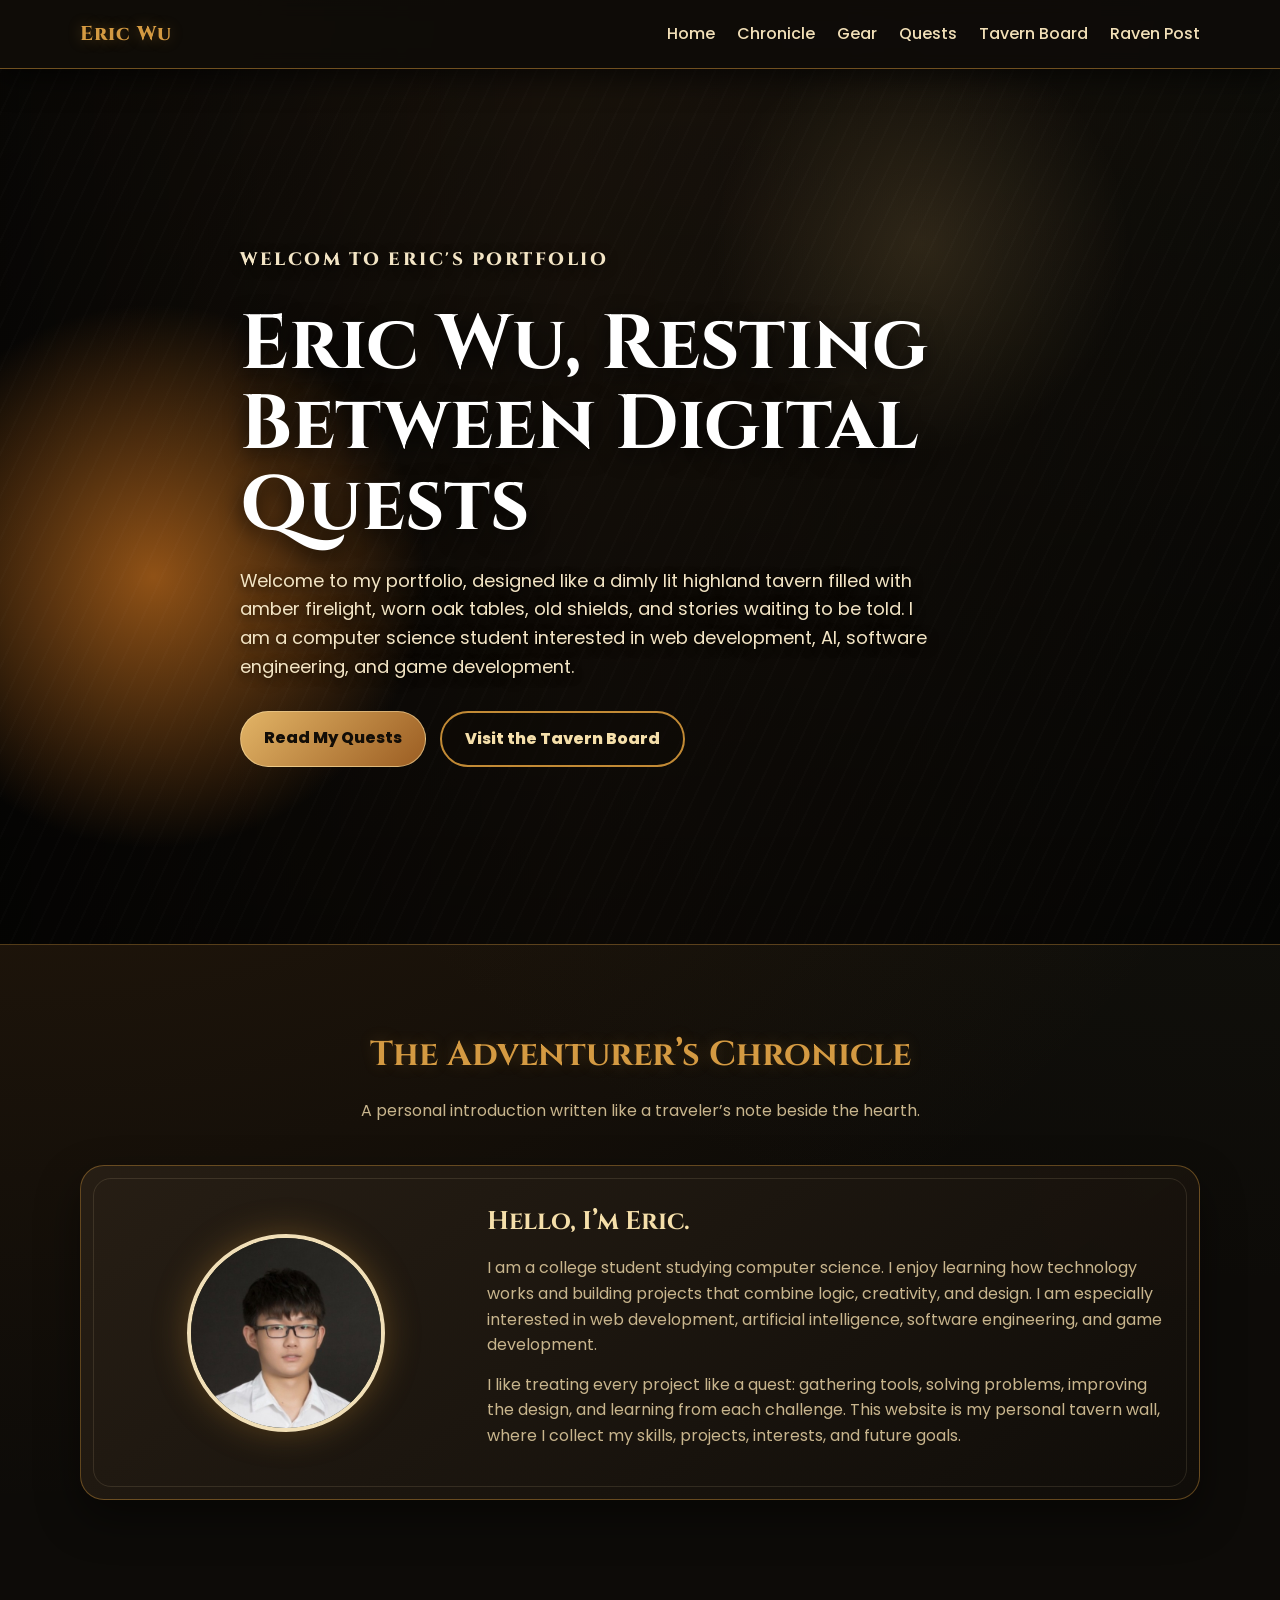
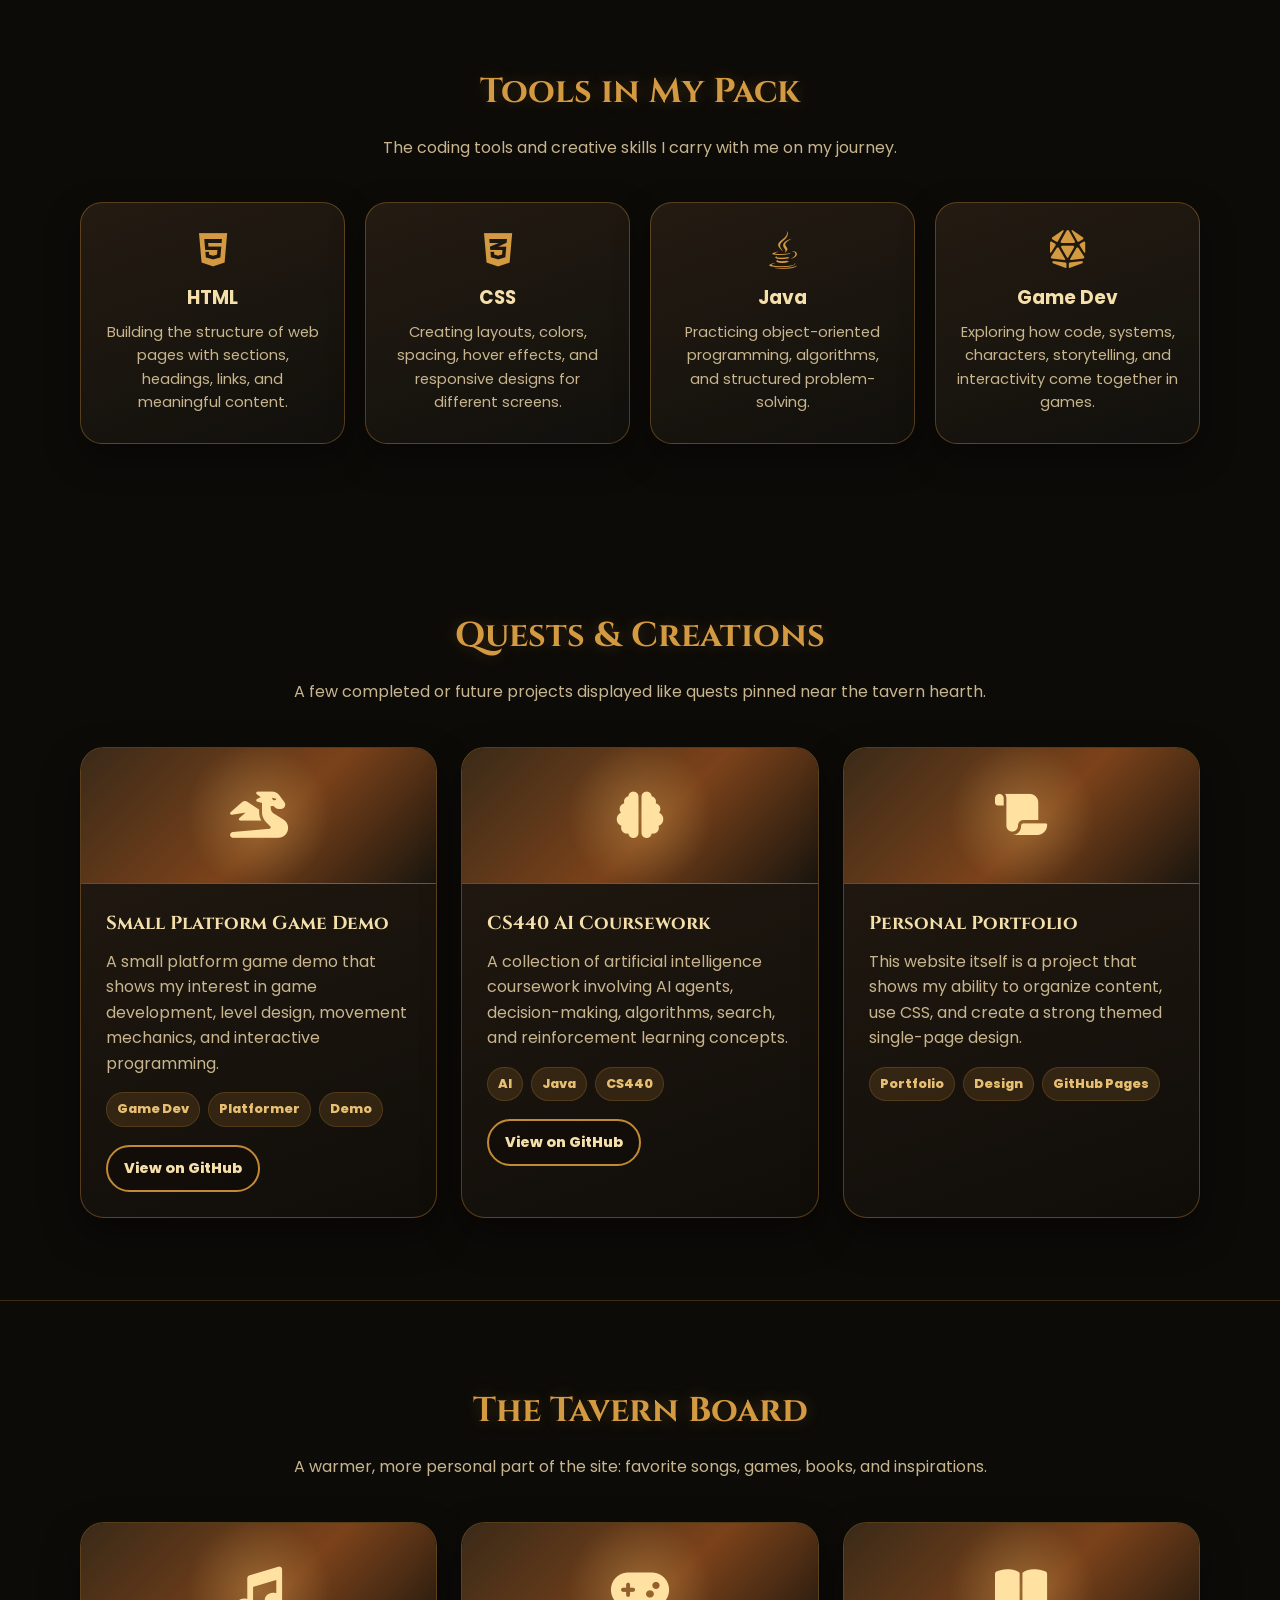
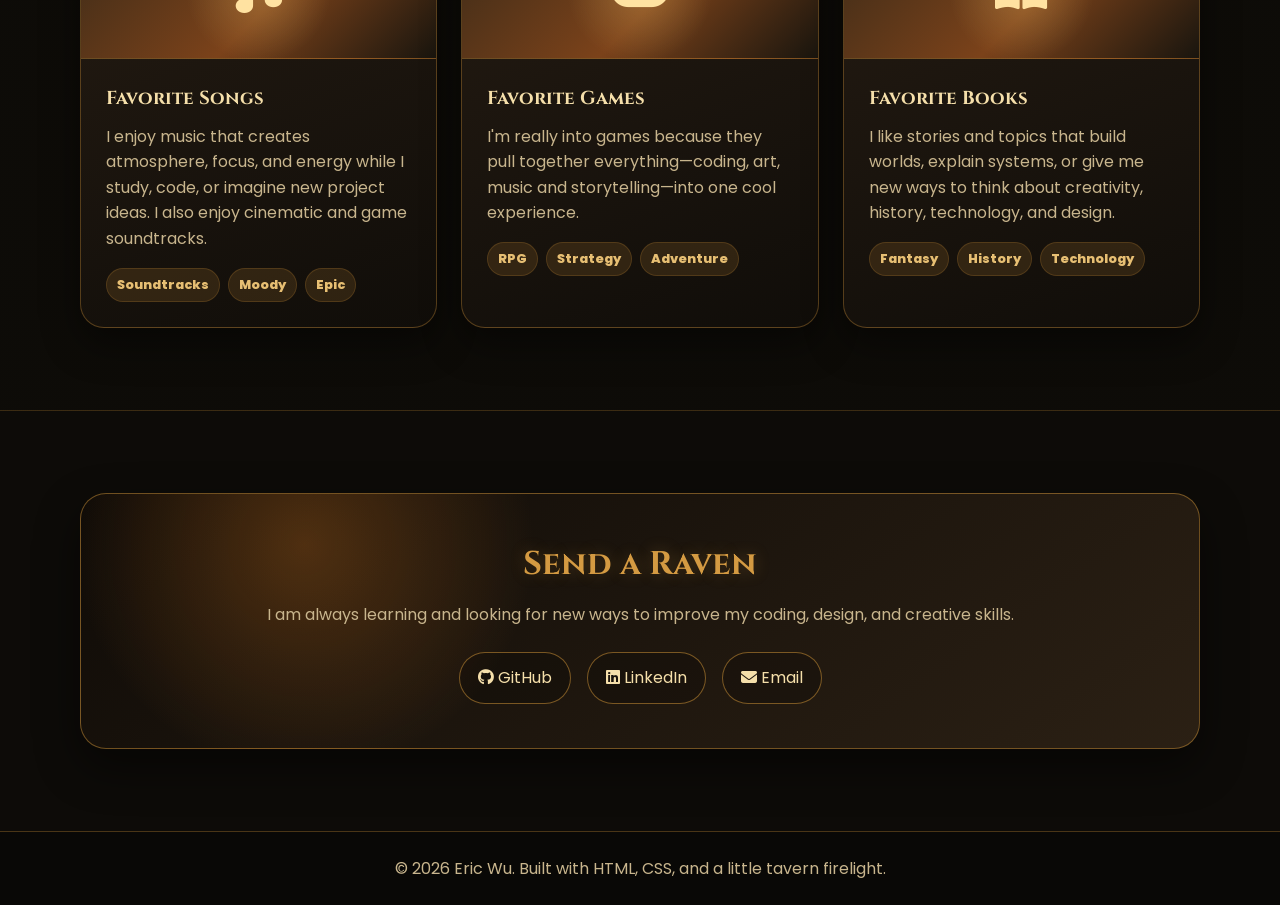
==== index.html @ 9f38d7af "Refactor code structure for improved readability and maintainability" ====
<!DOCTYPE html>
<html lang="en">
<head>
  <meta charset="UTF-8" />
  <meta name="viewport" content="width=device-width, initial-scale=1.0" />
  <title>Eric Wu | Tavern Adventurer Portfolio</title>

  <!-- Loads the external style.css file that defines the page layout, colors, typography, and responsive behavior -->
  <!-- Font Awesome icons -->
  <link
    rel="stylesheet"
    href="https://cdnjs.cloudflare.com/ajax/libs/font-awesome/6.5.0/css/all.min.css"
  />

  <!-- Google Fonts: readable body font + cinematic fantasy heading font -->
  <link rel="preconnect" href="https://fonts.googleapis.com">
  <link rel="preconnect" href="https://fonts.gstatic.com" crossorigin>
  <link href="https://fonts.googleapis.com/css2?family=Cinzel:wght@500;600;700;800&family=Poppins:wght@400;500;600&display=swap" rel="stylesheet">

  <!-- External stylesheet -->
  <link rel="stylesheet" href="style.css">
</head>
<body>
  <!-- Header and navigation menu -->
  <header>
    <nav class="container">
      <div class="logo">Eric Wu</div>
      <ul class="nav-links">
        <li><a href="#home">Home</a></li>
        <li><a href="#about">Chronicle</a></li>
        <li><a href="#skills">Gear</a></li>
        <li><a href="#projects">Quests</a></li>
        <li><a href="#interests">Tavern Board</a></li>
        <li><a href="#contact">Raven Post</a></li>
      </ul>
    </nav>
  </header>

  <!-- Hero section -->
  <section class="hero" id="home">
    <div class="container hero-content">
      <p class="eyebrow">Welcom to Eric's Portfolio</p>
      <h1>Eric Wu, Resting Between Digital Quests</h1>
      <p>
        Welcome to my portfolio, designed like a dimly lit highland tavern filled with amber firelight,
        worn oak tables, old shields, and stories waiting to be told. I am a computer science student
        interested in web development, AI, software engineering, and game development.
      </p>
      <div class="hero-buttons">
        <a href="#projects" class="btn btn-primary">Read My Quests</a>
        <a href="#interests" class="btn btn-secondary">Visit the Tavern Board</a>
      </div>
    </div>
  </section>

  <!-- About section -->
  <section id="about">
    <div class="container">
      <h2 class="section-title">The Adventurer’s Chronicle</h2>
      <p class="section-subtitle">
        A personal introduction written like a traveler’s note beside the hearth.
      </p>

      <div class="about-card">
        <div class="profile-circle">
            <img src="img/icon.jpg" alt="Profile photo of Eric Wu" class="profile-img">
        </div>
        <div>
          <h3>Hello, I’m Eric.</h3>
          <p>
            I am a college student studying computer science. I enjoy learning how technology works and building projects
            that combine logic, creativity, and design. I am especially interested in web development, artificial intelligence,
            software engineering, and game development.
          </p>
          <p>
            I like treating every project like a quest: gathering tools, solving problems, improving the design,
            and learning from each challenge. This website is my personal tavern wall, where I collect my skills,
            projects, interests, and future goals.
          </p>
        </div>
      </div>
    </div>
  </section>

  <!-- Skills section -->
  <section id="skills">
    <div class="container">
      <h2 class="section-title">Tools in My Pack</h2>
      <p class="section-subtitle">
        The coding tools and creative skills I carry with me on my journey.
      </p>

      <div class="skills-grid">
        <div class="skill-card">
          <i class="fa-brands fa-html5"></i>
          <h3>HTML</h3>
          <p>Building the structure of web pages with sections, headings, links, and meaningful content.</p>
        </div>

        <div class="skill-card">
          <i class="fa-brands fa-css3-alt"></i>
          <h3>CSS</h3>
          <p>Creating layouts, colors, spacing, hover effects, and responsive designs for different screens.</p>
        </div>

        <div class="skill-card">
          <i class="fa-brands fa-java"></i>
          <h3>Java</h3>
          <p>Practicing object-oriented programming, algorithms, and structured problem-solving.</p>
        </div>

        <div class="skill-card">
          <i class="fa-solid fa-dice-d20"></i>
          <h3>Game Dev</h3>
          <p>Exploring how code, systems, characters, storytelling, and interactivity come together in games.</p>
        </div>
      </div>
    </div>
  </section>

  <!-- Projects section -->
  <section id="projects">
    <div class="container">
      <h2 class="section-title">Quests & Creations</h2>
      <p class="section-subtitle">
        A few completed or future projects displayed like quests pinned near the tavern hearth.
      </p>

      <div class="projects-grid">
        <div class="project-card">
          <div class="project-top">
            <i class="fa-solid fa-dragon"></i>
          </div>
          <div class="project-content">
            <h3>Small Platform Game Demo</h3>
            <p>
              A small platform game demo that shows my interest in game development, level design,
              movement mechanics, and interactive programming.
            </p>
            <div class="project-tags">
              <span>Game Dev</span>
              <span>Platformer</span>
              <span>Demo</span>
            </div>
            <a class="btn btn-secondary project-link" href="https://github.com/MCLa1121/SmallPlatformGameDemo" target="_blank">
              View on GitHub
            </a>
          </div>
        </div>

        <div class="project-card">
          <div class="project-top">
            <i class="fa-solid fa-brain"></i>
          </div>
          <div class="project-content">
            <h3>CS440 AI Coursework</h3>
            <p>
              A collection of artificial intelligence coursework involving AI agents, decision-making,
              algorithms, search, and reinforcement learning concepts.
            </p>
            <div class="project-tags">
              <span>AI</span>
              <span>Java</span>
              <span>CS440</span>
            </div>
            <a class="btn btn-secondary project-link" href="https://github.com/MCLa1121/CS440" target="_blank">
              View on GitHub
            </a>
          </div>
        </div>

        <div class="project-card">
          <div class="project-top">
            <i class="fa-solid fa-scroll"></i>
          </div>
          <div class="project-content">
            <h3>Personal Portfolio</h3>
            <p>
              This website itself is a project that shows my ability to organize content, use CSS,
              and create a strong themed single-page design.
            </p>
            <div class="project-tags">
              <span>Portfolio</span>
              <span>Design</span>
              <span>GitHub Pages</span>
            </div>
          </div>
        </div>
      </div>
    </div>
  </section>

  <!-- Personal interests section -->
  <section id="interests">
    <div class="container">
      <h2 class="section-title">The Tavern Board</h2>
      <p class="section-subtitle">
        A warmer, more personal part of the site: favorite songs, games, books, and inspirations.
      </p>

      <div class="interests-grid">
        <div class="interest-card">
          <div class="interest-top">
            <i class="fa-solid fa-music"></i>
          </div>
          <div class="interest-content">
            <h3>Favorite Songs</h3>
            <p>
              I enjoy music that creates atmosphere, focus, and energy while I study, code, or imagine new project ideas.
              I also enjoy cinematic and game soundtracks.
            </p>
            <div class="interest-tags">
              <span>Soundtracks</span>
              <span>Moody</span>
              <span>Epic</span>
            </div>
          </div>
        </div>

        <div class="interest-card">
          <div class="interest-top">
            <i class="fa-solid fa-gamepad"></i>
          </div>
          <div class="interest-content">
            <h3>Favorite Games</h3>
            <p>
              I'm really into games because they pull together everything—coding, art, music and storytelling—into one cool experience.
            </p>
            <div class="interest-tags">
              <span>RPG</span>
              <span>Strategy</span>
              <span>Adventure</span>
            </div>
          </div>
        </div>

        <div class="interest-card">
          <div class="interest-top">
            <i class="fa-solid fa-book-open"></i>
          </div>
          <div class="interest-content">
            <h3>Favorite Books</h3>
            <p>
              I like stories and topics that build worlds, explain systems, or give me new ways to think about creativity,
              history, technology, and design.
            </p>
            <div class="interest-tags">
              <span>Fantasy</span>
              <span>History</span>
              <span>Technology</span>
            </div>
          </div>
        </div>
      </div>
    </div>
  </section>

  <!-- Contact section -->
  <section id="contact">
    <div class="container">
      <div class="contact-box">
        <h2>Send a Raven</h2>
        <p>
          I am always learning and looking for new ways to improve my coding, design, and creative skills.
        </p>
        <div class="social-links">
          <a href="https://github.com/MCLa1121" target="_blank">
            <i class="fa-brands fa-github"></i> GitHub
          </a>
          <a href="https://www.linkedin.com/in/eric-wu01/" target="_blank">
            <i class="fa-brands fa-linkedin"></i> LinkedIn
          </a>
          <a href="ericwu20011213@gmail.com">
            <i class="fa-solid fa-envelope"></i> Email
          </a>
        </div>
      </div>
    </div>
  </section>

  <footer>
    <p>© 2026 Eric Wu. Built with HTML, CSS, and a little tavern firelight.</p>
  </footer>
</body>
</html>
---- style.css ----
/* style.css contains the full visual styling for Eric Wu's portfolio.
   This file defines the page structure, hero section, cards, typography,
   hover effects, and mobile responsive layout loaded from index.html. */

/* Reset default browser spacing */
* {
  margin: 0;
  padding: 0;
  box-sizing: border-box;
}

html {
  scroll-behavior: smooth;
}

body {
  font-family: "Poppins", Arial, sans-serif;
  background:
    radial-gradient(circle at top left, rgba(178, 103, 28, 0.25), transparent 35%),
    radial-gradient(circle at top right, rgba(70, 90, 58, 0.18), transparent 30%),
    #0d0b08;
  color: #f1dfb7;
  line-height: 1.6;

  /* Custom sword cursor */
  cursor: url("data:image/svg+xml,%3Csvg xmlns='http://www.w3.org/2000/svg' width='32' height='32' viewBox='0 0 32 32'%3E%3Cpath d='M22 2L30 2L30 10L12 28L4 28L4 20Z' fill='%23c28a35' stroke='%23090705' stroke-width='2'/%3E%3Cpath d='M17 17L24 24' stroke='%23f5dfaa' stroke-width='3'/%3E%3Cpath d='M10 22L14 26' stroke='%23090705' stroke-width='2'/%3E%3C/svg%3E") 4 4, auto;
}

/* Reusable container */
.container {
  width: min(1120px, 90%);
  margin: 0 auto;
}

/* Navigation */
header {
  background: rgba(13, 11, 8, 0.94);
  position: sticky;
  top: 0;
  z-index: 10;
  border-bottom: 1px solid rgba(194, 138, 53, 0.55);
  box-shadow: 0 8px 30px rgba(0, 0, 0, 0.65);
  backdrop-filter: blur(8px);
}

nav {
  display: flex;
  justify-content: space-between;
  align-items: center;
  padding: 18px 0;
}

.logo {
  font-family: "Cinzel", serif;
  font-size: 1.25rem;
  font-weight: 800;
  color: #d49a42;
  letter-spacing: 1px;
  text-shadow: 0 0 14px rgba(212, 154, 66, 0.35);
}

.nav-links {
  display: flex;
  gap: 22px;
  list-style: none;
}

.nav-links a {
  text-decoration: none;
  color: #f1dfb7;
  font-weight: 500;
  transition: color 0.25s ease, text-shadow 0.25s ease;
}

.nav-links a:hover {
  color: #d49a42;
  text-shadow: 0 0 12px rgba(212, 154, 66, 0.55);
}

/* Gold pointer cursor for clickable items */
a,
button,
.btn,
.project-card,
.interest-card,
.skill-card {
  cursor: url("data:image/svg+xml,%3Csvg xmlns='http://www.w3.org/2000/svg' width='32' height='32' viewBox='0 0 32 32'%3E%3Cpath d='M6 3L24 16L15 18L12 28Z' fill='%23f5dfaa' stroke='%23c28a35' stroke-width='2'/%3E%3C/svg%3E") 6 3, pointer;
}

/* Hero section: cinematic tavern style */
.hero {
  min-height: 88vh;
  display: flex;
  align-items: center;
  position: relative;
  overflow: hidden;
  background:
    linear-gradient(90deg, rgba(8, 7, 5, 0.96) 0%, rgba(24, 18, 12, 0.78) 45%, rgba(9, 8, 6, 0.66) 100%),
    url("https://images.unsplash.com/photo-1518709268805-4e9042af2176?auto=format&fit=crop&w=1600&q=80");
  background-size: cover;
  background-position: center;
  color: white;
  border-bottom: 1px solid rgba(194, 138, 53, 0.4);
}

/* Amber fireplace glow */
.hero::before {
  content: "";
  position: absolute;
  inset: 0;
  background:
    radial-gradient(circle at 12% 58%, rgba(255, 143, 37, 0.55), transparent 22%),
    radial-gradient(circle at 72% 20%, rgba(255, 213, 131, 0.12), transparent 18%),
    linear-gradient(rgba(0, 0, 0, 0.15), rgba(0, 0, 0, 0.55));
  pointer-events: none;
}

/* Soft smoke/mist layer */
.hero::after {
  content: "";
  position: absolute;
  inset: 0;
  background:
    repeating-linear-gradient(
      115deg,
      rgba(255, 255, 255, 0.025),
      rgba(255, 255, 255, 0.025) 2px,
      transparent 2px,
      transparent 18px
    );
  opacity: 0.55;
  pointer-events: none;
}

.hero-content {
  position: relative;
  z-index: 2;
  max-width: 800px;
  padding: 95px 0;
}

.eyebrow {
  color: #d49a42;
  font-family: "Cinzel", serif;
  letter-spacing: 2.5px;
  text-transform: uppercase;
  margin-bottom: 12px;
  font-weight: 800;
}

.hero h1 {
  font-family: "Cinzel", serif;
  font-size: clamp(2.5rem, 6vw, 5rem);
  line-height: 1.05;
  margin-bottom: 20px;
  text-shadow: 0 6px 22px rgba(0, 0, 0, 0.8);
}

.hero p {
  font-size: 1.12rem;
  max-width: 700px;
  margin-bottom: 30px;
  color: #f3e5c5;
  text-shadow: 0 3px 12px rgba(0, 0, 0, 0.75);
}

.hero-buttons {
  display: flex;
  flex-wrap: wrap;
  gap: 14px;
}

.btn {
  display: inline-block;
  padding: 13px 23px;
  border-radius: 999px;
  text-decoration: none;
  font-weight: 800;
  transition: transform 0.25s ease, box-shadow 0.25s ease, background 0.25s ease;
}

.btn-primary {
  background: linear-gradient(135deg, #e2b466, #9b5d22);
  color: #120d07;
  border: 1px solid rgba(255, 230, 170, 0.55);
}

.btn-secondary {
  border: 2px solid #c28a35;
  color: #f5dfaa;
  background: rgba(14, 10, 6, 0.45);
}

.btn:hover {
  transform: translateY(-3px);
  box-shadow: 0 12px 30px rgba(0, 0, 0, 0.48), 0 0 18px rgba(194, 138, 53, 0.35);
}

.btn-secondary:hover {
  background: rgba(194, 138, 53, 0.18);
}

/* General sections */
section {
  padding: 82px 0;
}

.section-title {
  font-family: "Cinzel", serif;
  font-size: 2.15rem;
  color: #d49a42;
  margin-bottom: 16px;
  text-align: center;
  text-shadow: 0 0 16px rgba(212, 154, 66, 0.23);
}

.section-subtitle {
  text-align: center;
  max-width: 760px;
  margin: 0 auto 42px;
  color: #c8b58d;
}

/* About */
.about-card {
  background:
    linear-gradient(145deg, rgba(40, 31, 21, 0.96), rgba(16, 13, 9, 0.98)),
    radial-gradient(circle at top right, rgba(194, 138, 53, 0.16), transparent 35%);
  border: 1px solid rgba(194, 138, 53, 0.45);
  border-radius: 24px;
  padding: 36px;
  box-shadow: 0 18px 44px rgba(0, 0, 0, 0.45);
  display: grid;
  grid-template-columns: 1fr 2fr;
  gap: 32px;
  align-items: center;
  position: relative;
  overflow: hidden;
}

.about-card::before {
  content: "";
  position: absolute;
  inset: 12px;
  border: 1px solid rgba(245, 223, 170, 0.12);
  border-radius: 18px;
  pointer-events: none;
}

.profile-circle {
  width: 198px;
  height: 198px;
  border-radius: 50%;
  background:
    radial-gradient(circle, #e1b45d 0%, #8d5a25 45%, #1c2617 75%);
  display: flex;
  align-items: center;
  justify-content: center;
  margin: 0 auto;
  font-size: 4.7rem;
  color: #0c0906;
  border: 4px solid #f1dfb7;
  box-shadow: 0 0 34px rgba(194, 138, 53, 0.35);
  position: relative;
  z-index: 1;
  overflow: hidden;
}

.profile-img {
      width: 100%;
      height: 100%;
      object-fit: cover;
      display: block;
    }

.about-card h3 {
  font-family: "Cinzel", serif;
  font-size: 1.6rem;
  margin-bottom: 12px;
  color: #f5dfaa;
  position: relative;
  z-index: 1;
}

.about-card p {
  margin-bottom: 14px;
  color: #c8b58d;
  position: relative;
  z-index: 1;
}

/* Skills */
.skills-grid {
  display: grid;
  grid-template-columns: repeat(4, 1fr);
  gap: 20px;
}

.skill-card {
  background:
    linear-gradient(160deg, #241b12, #11100c),
    radial-gradient(circle at top, rgba(194, 138, 53, 0.15), transparent 40%);
  padding: 28px 20px;
  border-radius: 22px;
  text-align: center;
  border: 1px solid rgba(194, 138, 53, 0.38);
  box-shadow: 0 14px 34px rgba(0, 0, 0, 0.38);
  transition: transform 0.25s ease, border 0.25s ease, box-shadow 0.25s ease;
}

.skill-card:hover {
  transform: translateY(-6px);
  border-color: #d49a42;
  box-shadow: 0 16px 38px rgba(0, 0, 0, 0.5), 0 0 18px rgba(212, 154, 66, 0.2);
}

.skill-card i {
  font-size: 2.35rem;
  color: #d49a42;
  margin-bottom: 14px;
}

.skill-card h3 {
  margin-bottom: 8px;
  color: #f5dfaa;
}

.skill-card p {
  font-size: 0.92rem;
  color: #c8b58d;
}

/* Projects and interests */
.projects-grid,
.interests-grid {
  display: grid;
  grid-template-columns: repeat(3, 1fr);
  gap: 24px;
}

.project-card,
.interest-card {
  background: linear-gradient(160deg, #241b12, #100d09);
  border-radius: 24px;
  overflow: hidden;
  border: 1px solid rgba(194, 138, 53, 0.38);
  box-shadow: 0 16px 38px rgba(0, 0, 0, 0.43);
  transition: transform 0.25s ease, border 0.25s ease, box-shadow 0.25s ease;
}

.project-card:hover,
.interest-card:hover {
  transform: translateY(-6px);
  border-color: #d49a42;
  box-shadow: 0 18px 42px rgba(0, 0, 0, 0.55), 0 0 18px rgba(212, 154, 66, 0.22);
}

.project-top,
.interest-top {
  height: 136px;
  background:
    radial-gradient(circle at center, rgba(255, 206, 111, 0.28), transparent 38%),
    linear-gradient(135deg, #3a2a18, #7b421a 55%, #19150e);
  display: flex;
  align-items: center;
  justify-content: center;
  color: #ffe2a1;
  font-size: 2.9rem;
  border-bottom: 1px solid rgba(194, 138, 53, 0.35);
}

.project-content,
.interest-content {
  padding: 25px;
}

.project-content h3,
.interest-content h3 {
  font-family: "Cinzel", serif;
  color: #f5dfaa;
  margin-bottom: 10px;
}

.project-content p,
.interest-content p {
  color: #c8b58d;
  margin-bottom: 16px;
}

.project-tags,
.interest-tags {
  display: flex;
  flex-wrap: wrap;
  gap: 8px;
}

.project-tags span,
.interest-tags span {
  background: rgba(194, 138, 53, 0.17);
  color: #e7bf73;
  padding: 6px 10px;
  border-radius: 999px;
  font-size: 0.8rem;
  font-weight: 800;
  border: 1px solid rgba(194, 138, 53, 0.22);
}

.project-link {
  margin-top: 18px;
  padding: 10px 16px;
  font-size: 0.9rem;
}

/* Tavern board section */
#interests {
  background:
    linear-gradient(rgba(13, 11, 8, 0.94), rgba(13, 11, 8, 0.94)),
    url("https://images.unsplash.com/photo-1505682634904-d7c8d95cdc50?auto=format&fit=crop&w=1600&q=80");
  background-size: cover;
  background-position: center;
  border-top: 1px solid rgba(194, 138, 53, 0.25);
  border-bottom: 1px solid rgba(194, 138, 53, 0.25);
}

/* Contact */
.contact-box {
  background:
    radial-gradient(circle at 20% 20%, rgba(255, 143, 37, 0.25), transparent 25%),
    linear-gradient(145deg, #0f0b07, #2b2014);
  color: white;
  border-radius: 26px;
  padding: 44px;
  text-align: center;
  border: 1px solid rgba(194, 138, 53, 0.52);
  box-shadow: 0 18px 45px rgba(0, 0, 0, 0.48);
}

.contact-box h2 {
  font-family: "Cinzel", serif;
  margin-bottom: 12px;
  font-size: 2.05rem;
  color: #d49a42;
  text-shadow: 0 0 16px rgba(212, 154, 66, 0.28);
}

.contact-box p {
  margin-bottom: 24px;
  color: #c8b58d;
}

.social-links {
  display: flex;
  justify-content: center;
  flex-wrap: wrap;
  gap: 16px;
}

.social-links a {
  color: #f5dfaa;
  text-decoration: none;
  border: 1px solid rgba(194, 138, 53, 0.58);
  padding: 12px 18px;
  border-radius: 999px;
  transition: background 0.25s ease, transform 0.25s ease, box-shadow 0.25s ease;
  background: rgba(0, 0, 0, 0.18);
}

.social-links a:hover {
  background: rgba(194, 138, 53, 0.2);
  transform: translateY(-3px);
  box-shadow: 0 0 14px rgba(212, 154, 66, 0.25);
}

footer {
  padding: 24px 0;
  text-align: center;
  color: #c8b58d;
  background: #090806;
  border-top: 1px solid rgba(194, 138, 53, 0.35);
}

/* Responsive design for tablets and phones */
@media (max-width: 850px) {
  nav {
    flex-direction: column;
    gap: 14px;
  }

  .nav-links {
    flex-wrap: wrap;
    justify-content: center;
    gap: 14px;
  }

  .about-card,
  .skills-grid,
  .projects-grid,
  .interests-grid {
    grid-template-columns: 1fr;
  }

  .hero {
    min-height: 74vh;
    text-align: center;
  }

  .hero-buttons {
    justify-content: center;
  }
}
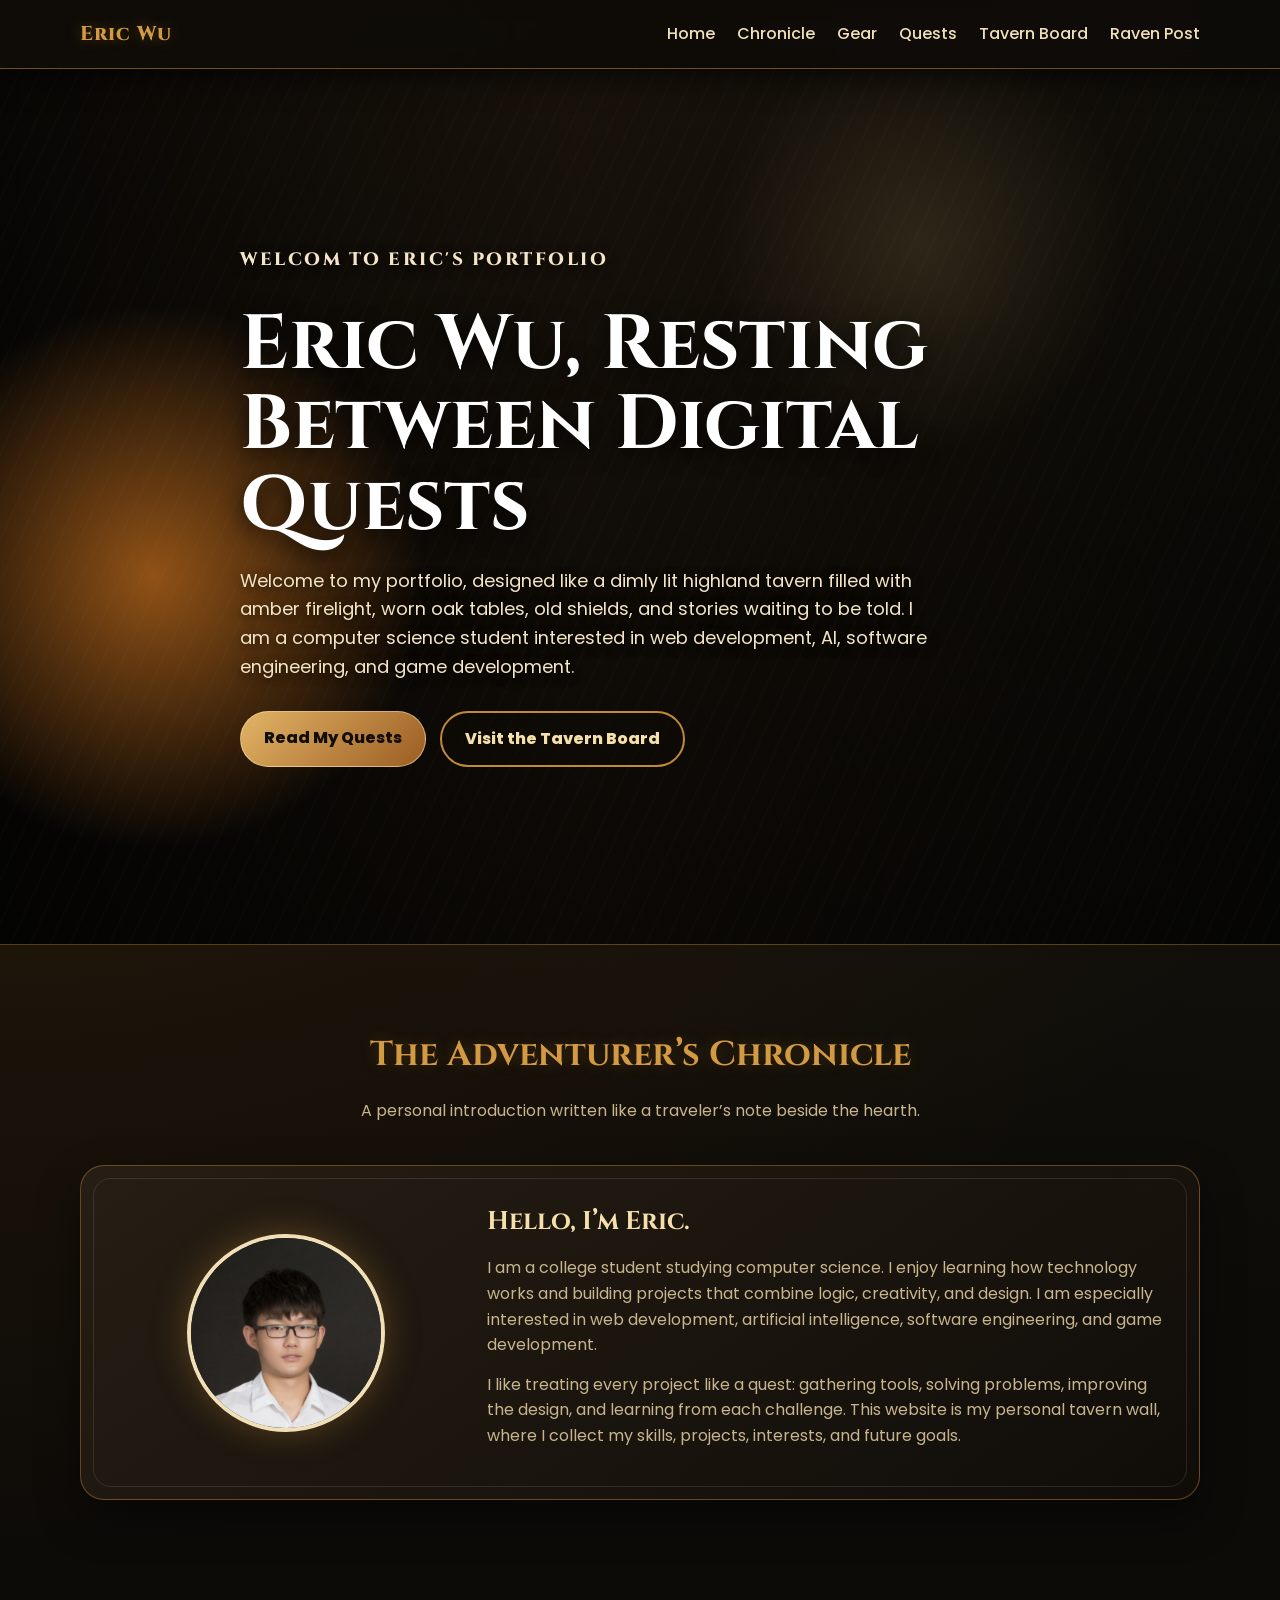
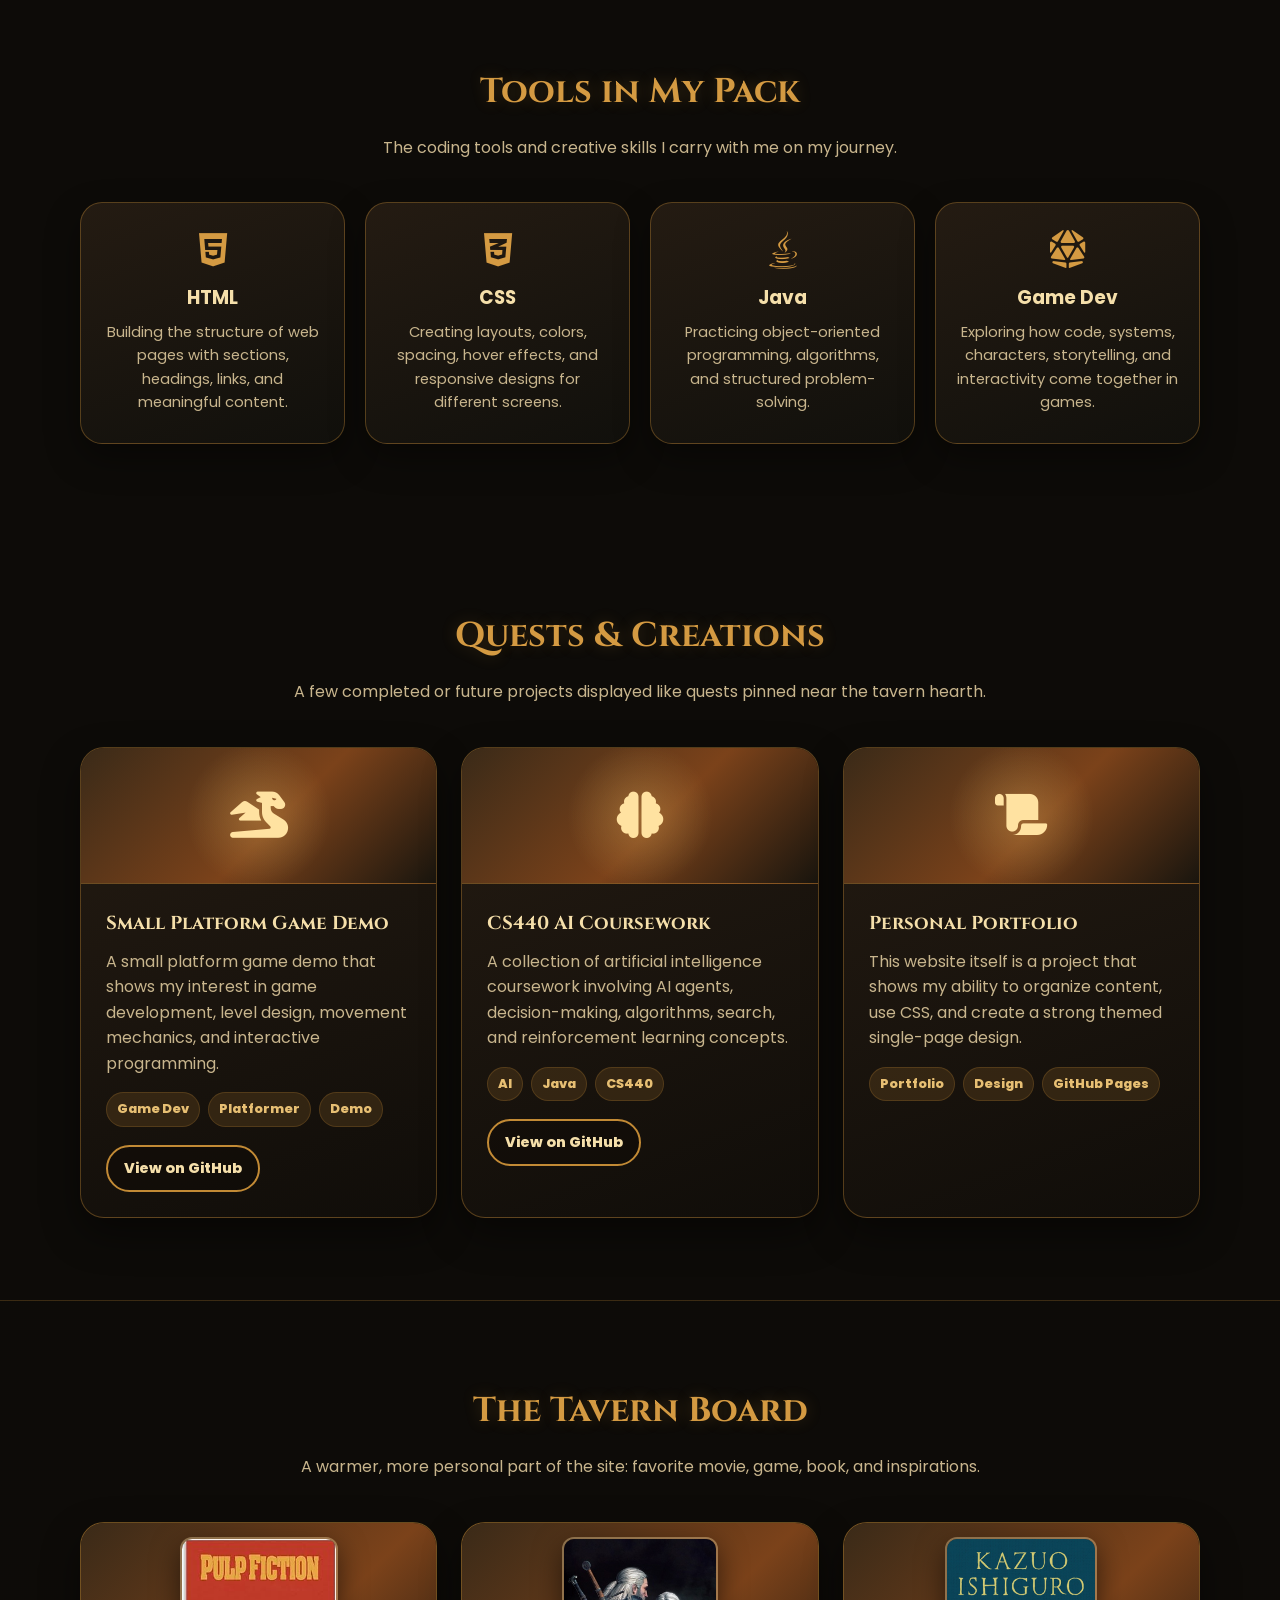
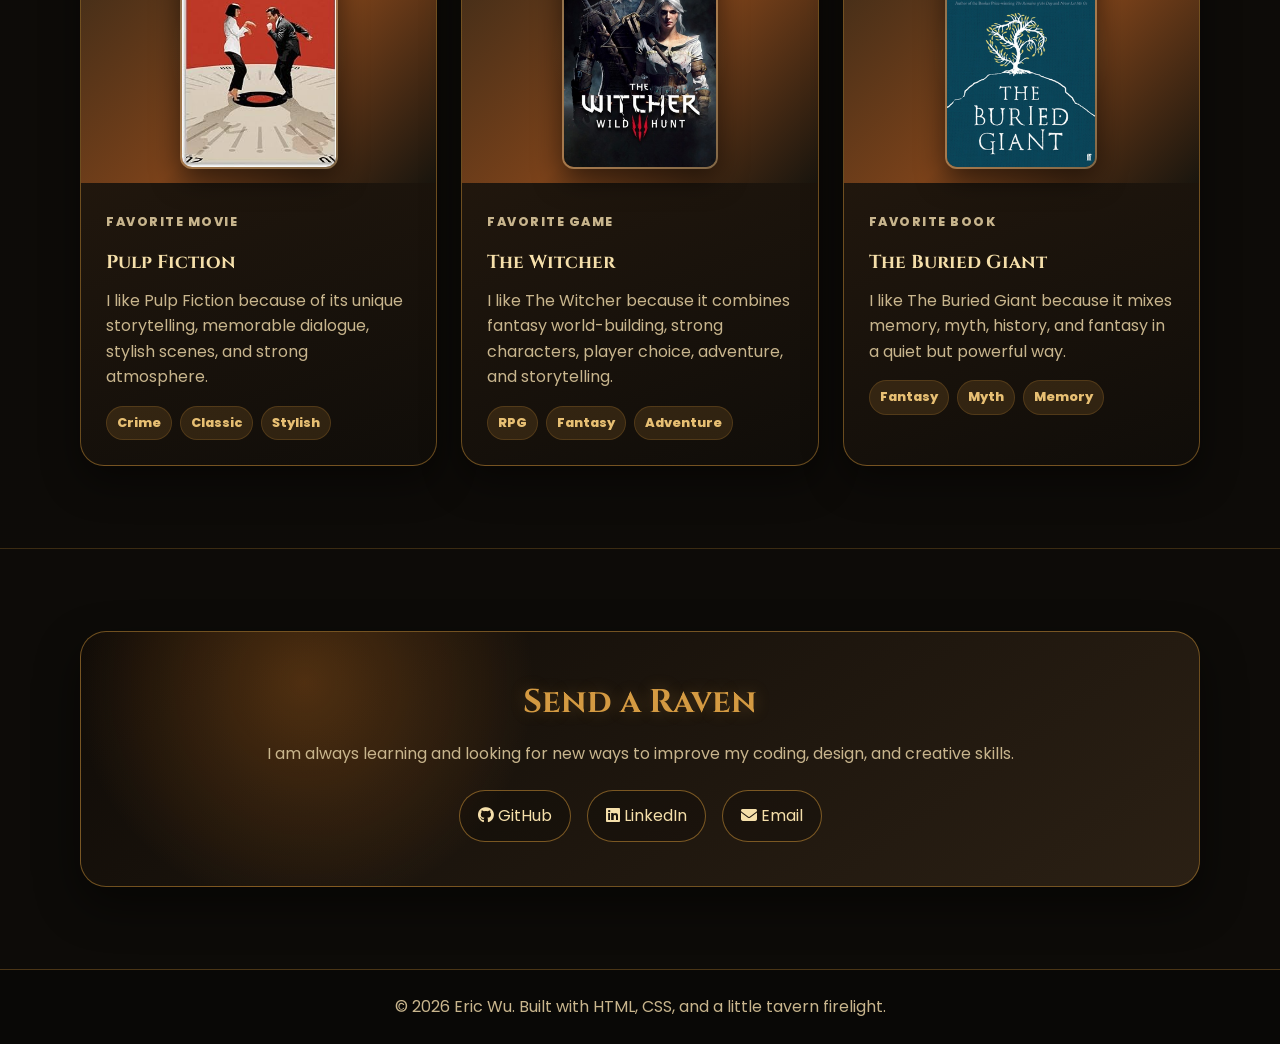
==== commit b000f133: "by adding the pic of my fav thing and change how it represent" ====
--- a/index.html
+++ b/index.html
@@ -190,70 +190,76 @@
     </div>
   </section>
 
-  <!-- Personal interests section -->
-  <section id="interests">
-    <div class="container">
-      <h2 class="section-title">The Tavern Board</h2>
-      <p class="section-subtitle">
-        A warmer, more personal part of the site: favorite songs, games, books, and inspirations.
-      </p>
-
-      <div class="interests-grid">
-        <div class="interest-card">
-          <div class="interest-top">
-            <i class="fa-solid fa-music"></i>
-          </div>
-          <div class="interest-content">
-            <h3>Favorite Songs</h3>
-            <p>
-              I enjoy music that creates atmosphere, focus, and energy while I study, code, or imagine new project ideas.
-              I also enjoy cinematic and game soundtracks.
-            </p>
-            <div class="interest-tags">
-              <span>Soundtracks</span>
-              <span>Moody</span>
-              <span>Epic</span>
-            </div>
-          </div>
-        </div>
-
-        <div class="interest-card">
-          <div class="interest-top">
-            <i class="fa-solid fa-gamepad"></i>
-          </div>
-          <div class="interest-content">
-            <h3>Favorite Games</h3>
-            <p>
-              I'm really into games because they pull together everything—coding, art, music and storytelling—into one cool experience.
-            </p>
-            <div class="interest-tags">
-              <span>RPG</span>
-              <span>Strategy</span>
-              <span>Adventure</span>
-            </div>
-          </div>
-        </div>
-
-        <div class="interest-card">
-          <div class="interest-top">
-            <i class="fa-solid fa-book-open"></i>
-          </div>
-          <div class="interest-content">
-            <h3>Favorite Books</h3>
-            <p>
-              I like stories and topics that build worlds, explain systems, or give me new ways to think about creativity,
-              history, technology, and design.
-            </p>
-            <div class="interest-tags">
-              <span>Fantasy</span>
-              <span>History</span>
-              <span>Technology</span>
-            </div>
-          </div>
-        </div>
-      </div>
-    </div>
-  </section>
+<!-- Personal interests section -->
+<section id="interests">
+  <div class="container">
+    <h2 class="section-title">The Tavern Board</h2>
+    <p class="section-subtitle">
+      A warmer, more personal part of the site: favorite movie, game, book, and inspirations.
+    </p>
+
+    <div class="interests-grid">
+
+      <div class="interest-card favorite-card">
+        <div class="favorite-image-box">
+          <img src="img/pulp.jpg" alt="Pulp Fiction movie poster" class="favorite-img">
+        </div>
+        <div class="interest-content">
+          <p class="favorite-label">Favorite Movie</p>
+          <h3>Pulp Fiction</h3>
+          <p>
+            I like Pulp Fiction because of its unique storytelling, memorable dialogue,
+            stylish scenes, and strong atmosphere.
+          </p>
+          <div class="interest-tags">
+            <span>Crime</span>
+            <span>Classic</span>
+            <span>Stylish</span>
+          </div>
+        </div>
+      </div>
+
+      <div class="interest-card favorite-card">
+        <div class="favorite-image-box">
+          <img src="img/witcher.jpg" alt="The Witcher game image" class="favorite-img">
+        </div>
+        <div class="interest-content">
+          <p class="favorite-label">Favorite Game</p>
+          <h3>The Witcher</h3>
+          <p>
+            I like The Witcher because it combines fantasy world-building, strong characters,
+            player choice, adventure, and storytelling.
+          </p>
+          <div class="interest-tags">
+            <span>RPG</span>
+            <span>Fantasy</span>
+            <span>Adventure</span>
+          </div>
+        </div>
+      </div>
+
+      <div class="interest-card favorite-card">
+        <div class="favorite-image-box">
+          <img src="img/The_Buried_Giant.png" alt="The Buried Giant book cover" class="favorite-img">
+        </div>
+        <div class="interest-content">
+          <p class="favorite-label">Favorite Book</p>
+          <h3>The Buried Giant</h3>
+          <p>
+            I like The Buried Giant because it mixes memory, myth, history, and fantasy
+            in a quiet but powerful way.
+          </p>
+          <div class="interest-tags">
+            <span>Fantasy</span>
+            <span>Myth</span>
+            <span>Memory</span>
+          </div>
+        </div>
+      </div>
+
+    </div>
+  </div>
+</section>
 
   <!-- Contact section -->
   <section id="contact">
--- a/style.css
+++ b/style.css
@@ -23,7 +23,7 @@
   line-height: 1.6;
 
   /* Custom sword cursor */
-  cursor: url("data:image/svg+xml,%3Csvg xmlns='http://www.w3.org/2000/svg' width='32' height='32' viewBox='0 0 32 32'%3E%3Cpath d='M22 2L30 2L30 10L12 28L4 28L4 20Z' fill='%23c28a35' stroke='%23090705' stroke-width='2'/%3E%3Cpath d='M17 17L24 24' stroke='%23f5dfaa' stroke-width='3'/%3E%3Cpath d='M10 22L14 26' stroke='%23090705' stroke-width='2'/%3E%3C/svg%3E") 4 4, auto;
+  cursor: url("cursor/Dark souls 3.cur") 4 4, auto;
 }
 
 /* Reusable container */
@@ -84,7 +84,7 @@
 .project-card,
 .interest-card,
 .skill-card {
-  cursor: url("data:image/svg+xml,%3Csvg xmlns='http://www.w3.org/2000/svg' width='32' height='32' viewBox='0 0 32 32'%3E%3Cpath d='M6 3L24 16L15 18L12 28Z' fill='%23f5dfaa' stroke='%23c28a35' stroke-width='2'/%3E%3C/svg%3E") 6 3, pointer;
+  cursor: url("cursor/Darksign\ \(Link\).cur") 6 3, pointer;
 }
 
 /* Hero section: cinematic tavern style */
@@ -369,6 +369,63 @@
   border-bottom: 1px solid rgba(194, 138, 53, 0.35);
 }
 
+.image-top {
+  height: 220px;
+  padding: 12px;
+  overflow: hidden;
+  background:
+    radial-gradient(circle at center, rgba(255, 206, 111, 0.28), transparent 38%),
+    linear-gradient(135deg, #3a2a18, #7b421a 55%, #19150e);
+  display: flex;
+  align-items: center;
+  justify-content: center;
+}
+
+.interest-img {
+  max-width: 100%;
+  max-height: 100%;
+  object-fit: contain;
+  display: block;
+  border-radius: 12px;
+  box-shadow: 0 8px 22px rgba(0, 0, 0, 0.45);
+}
+
+.favorite-card {
+  background:
+    linear-gradient(160deg, #2b1d10, #100d09);
+  border: 1px solid rgba(194, 138, 53, 0.5);
+}
+
+.favorite-image-box {
+  height: 260px;
+  padding: 14px;
+  background:
+    radial-gradient(circle at center, rgba(255, 206, 111, 0.22), transparent 40%),
+    linear-gradient(135deg, #3a2a18, #7b421a 55%, #19150e);
+  display: flex;
+  align-items: center;
+  justify-content: center;
+}
+
+.favorite-img {
+  max-width: 100%;
+  max-height: 100%;
+  object-fit: contain;
+  border-radius: 12px;
+  box-shadow: 0 10px 28px rgba(0, 0, 0, 0.55);
+  border: 2px solid rgba(245, 223, 170, 0.35);
+}
+
+.favorite-label {
+  display: inline-block;
+  color: #e7bf73;
+  font-size: 0.78rem;
+  font-weight: 800;
+  text-transform: uppercase;
+  letter-spacing: 1.5px;
+  margin-bottom: 8px;
+}
+
 .project-content,
 .interest-content {
   padding: 25px;
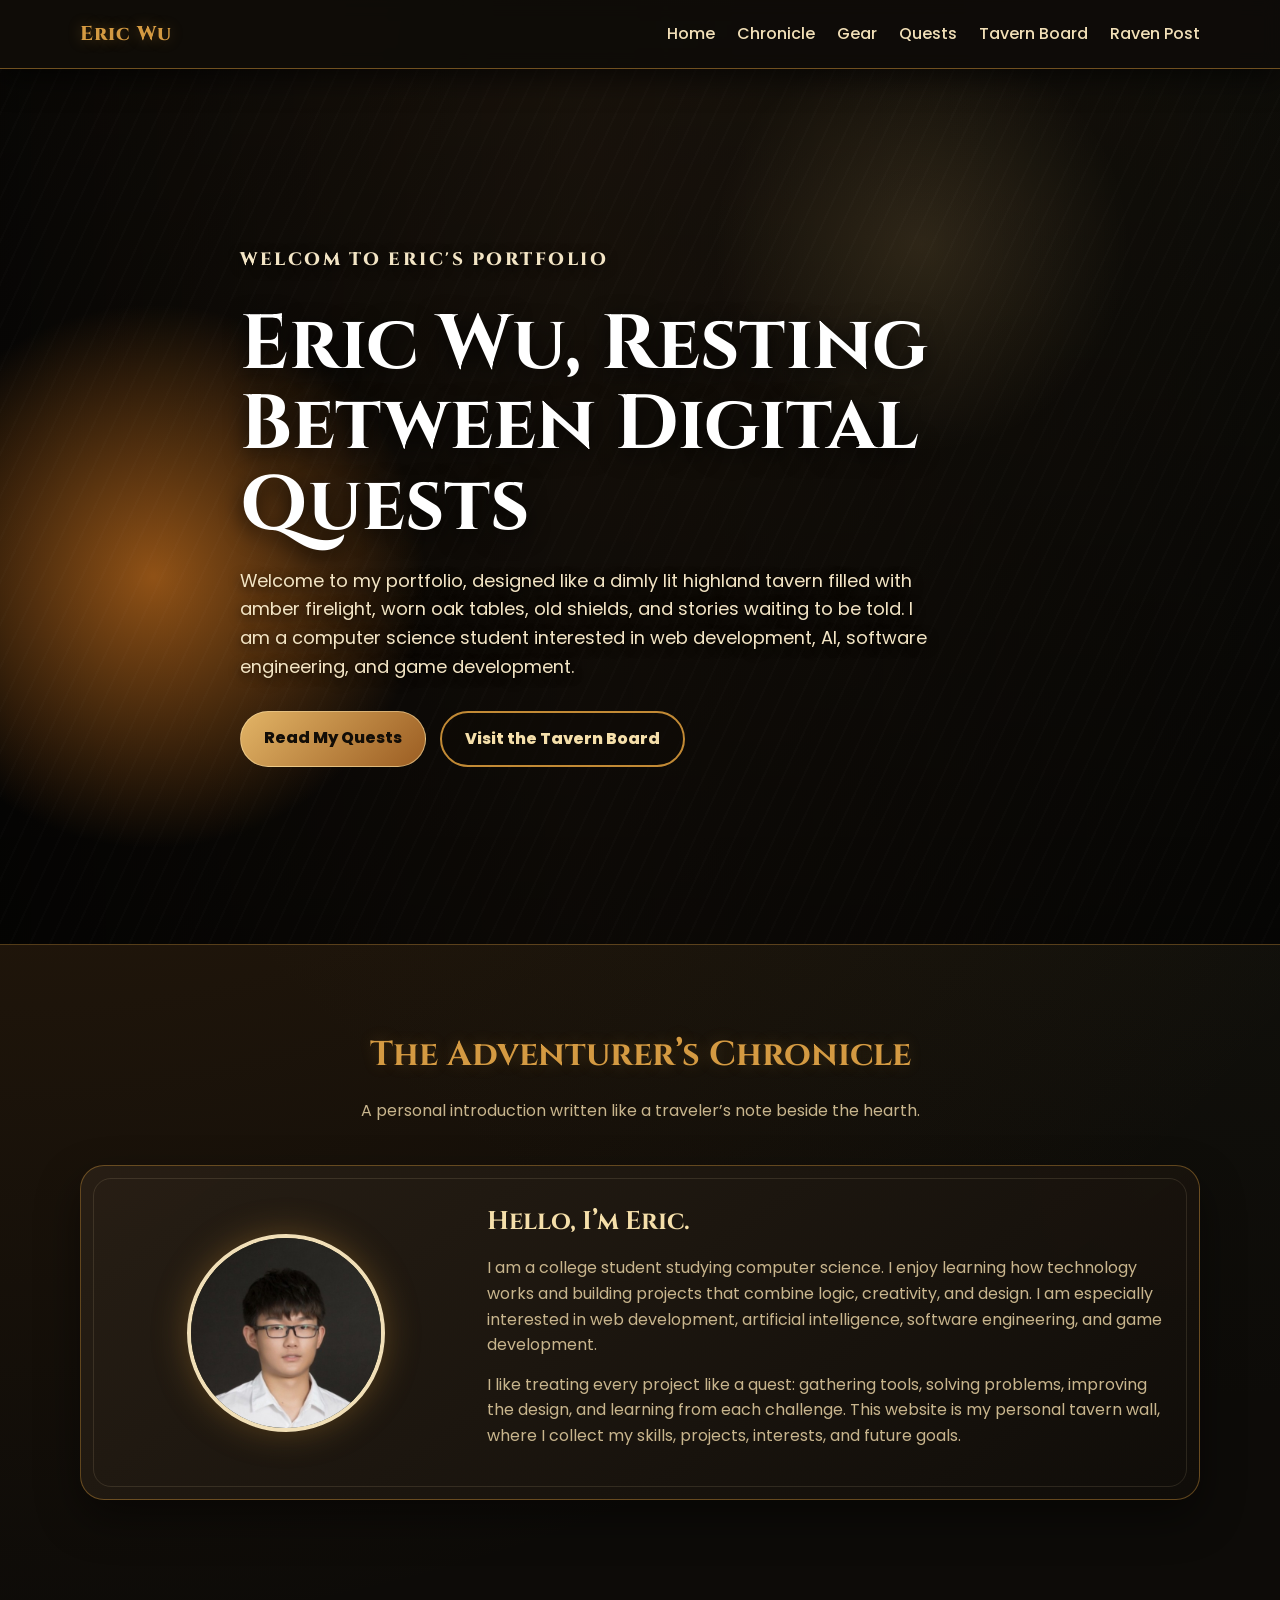
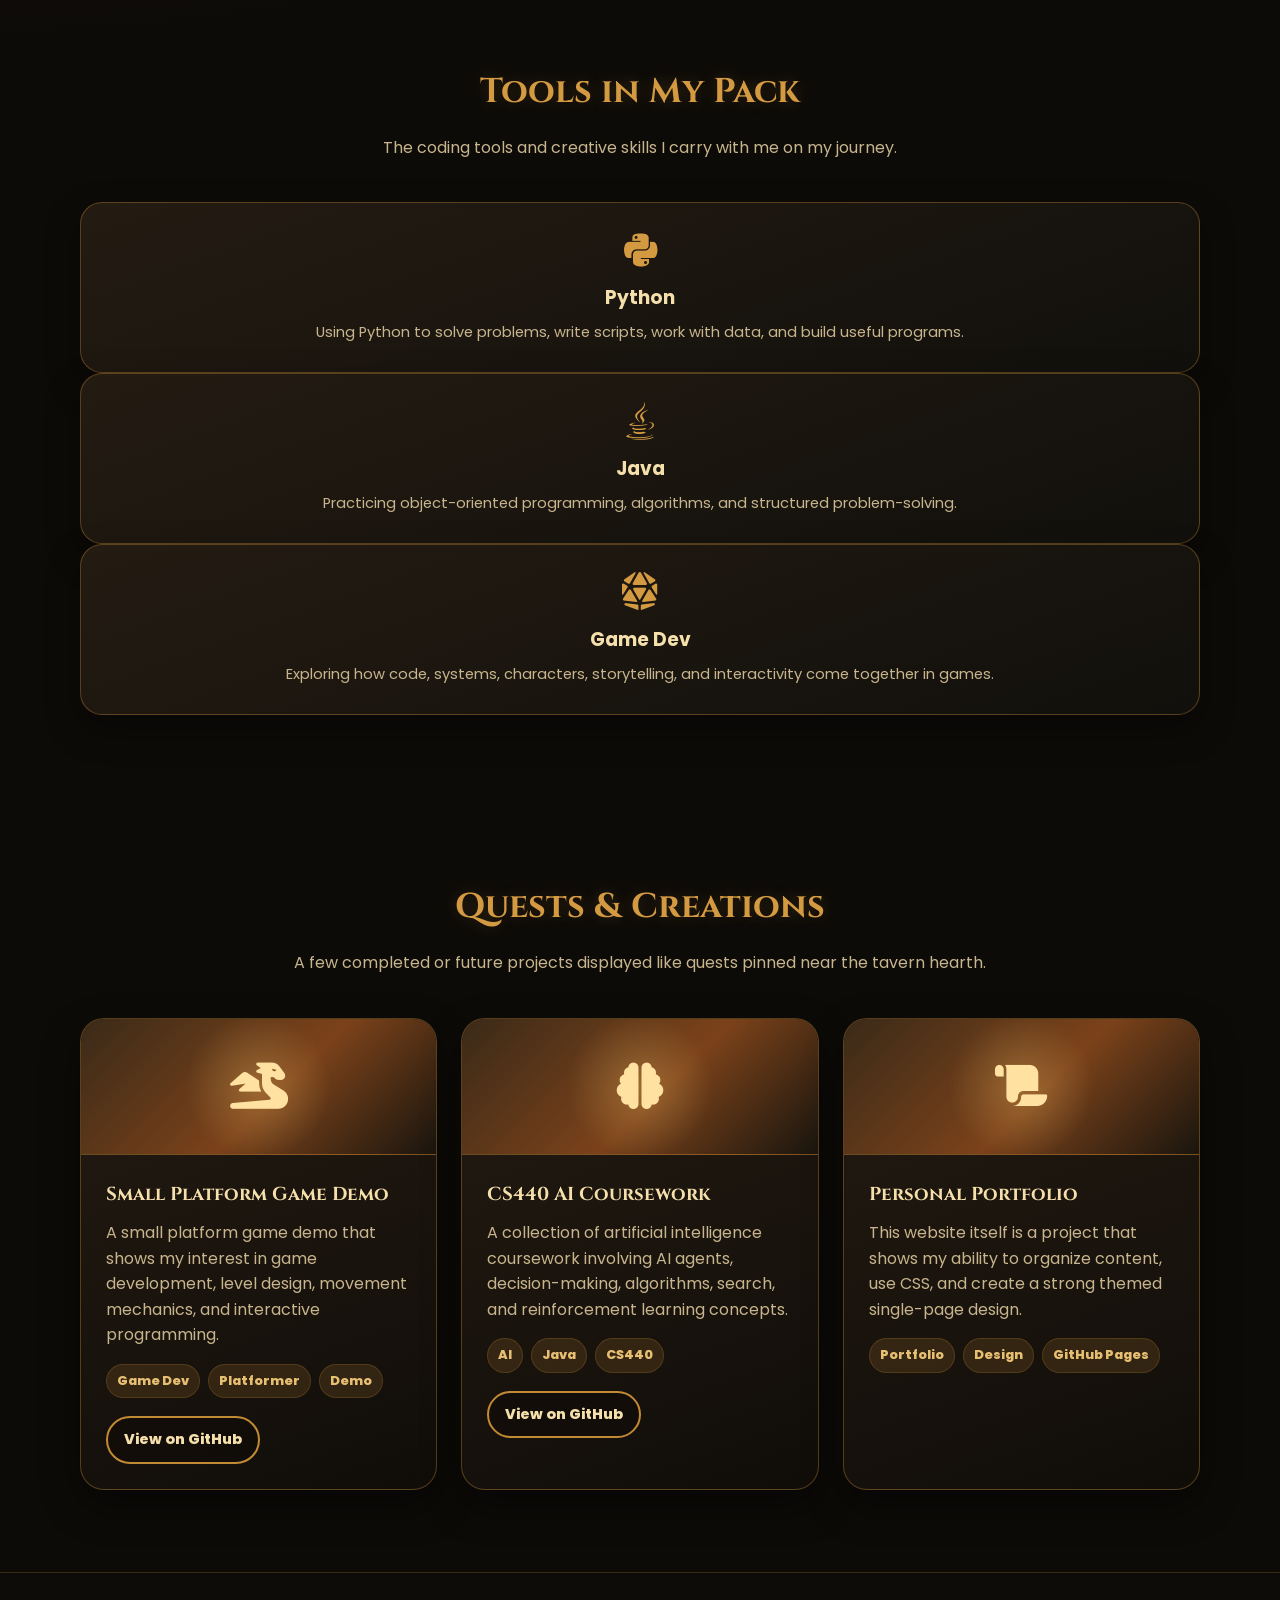
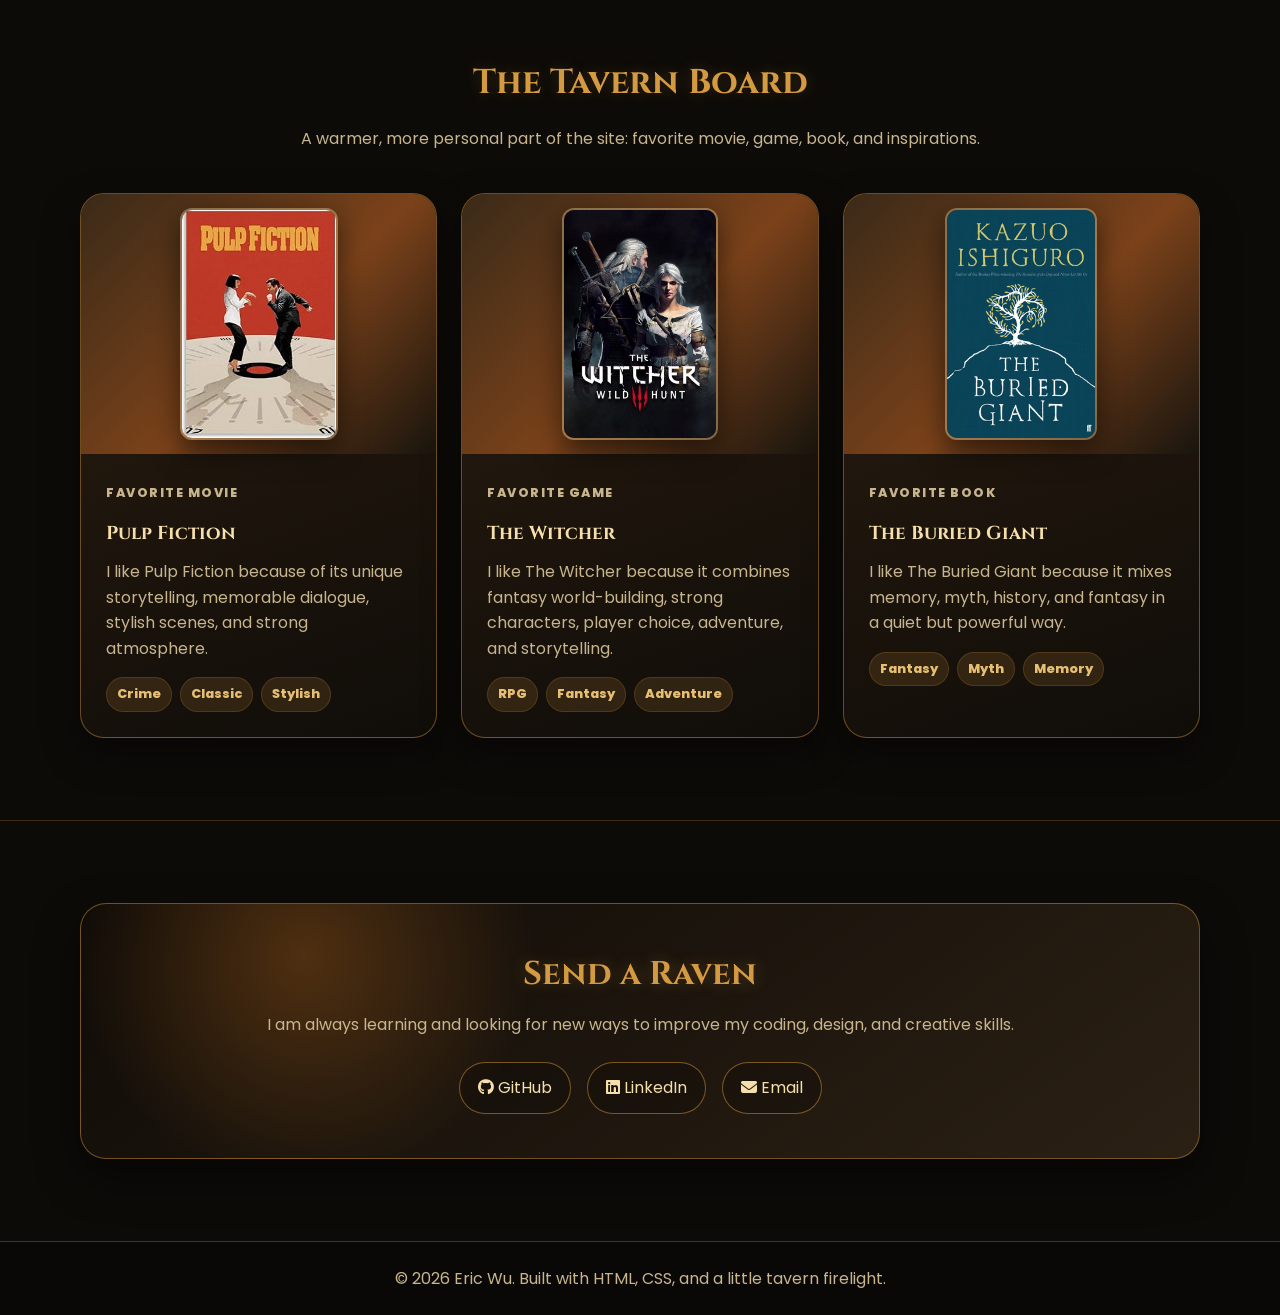
==== commit 62a9c709: "Replace HTML and CSS skill cards with a Python skill card in the skills section" ====
--- a/index.html
+++ b/index.html
@@ -90,18 +90,11 @@
         The coding tools and creative skills I carry with me on my journey.
       </p>
 
-      <div class="skills-grid">
-        <div class="skill-card">
-          <i class="fa-brands fa-html5"></i>
-          <h3>HTML</h3>
-          <p>Building the structure of web pages with sections, headings, links, and meaningful content.</p>
-        </div>
-
-        <div class="skill-card">
-          <i class="fa-brands fa-css3-alt"></i>
-          <h3>CSS</h3>
-          <p>Creating layouts, colors, spacing, hover effects, and responsive designs for different screens.</p>
-        </div>
+      <div class="skill-card">
+        <i class="fa-brands fa-python"></i>
+        <h3>Python</h3>
+        <p>Using Python to solve problems, write scripts, work with data, and build useful programs.</p>
+      </div>
 
         <div class="skill-card">
           <i class="fa-brands fa-java"></i>
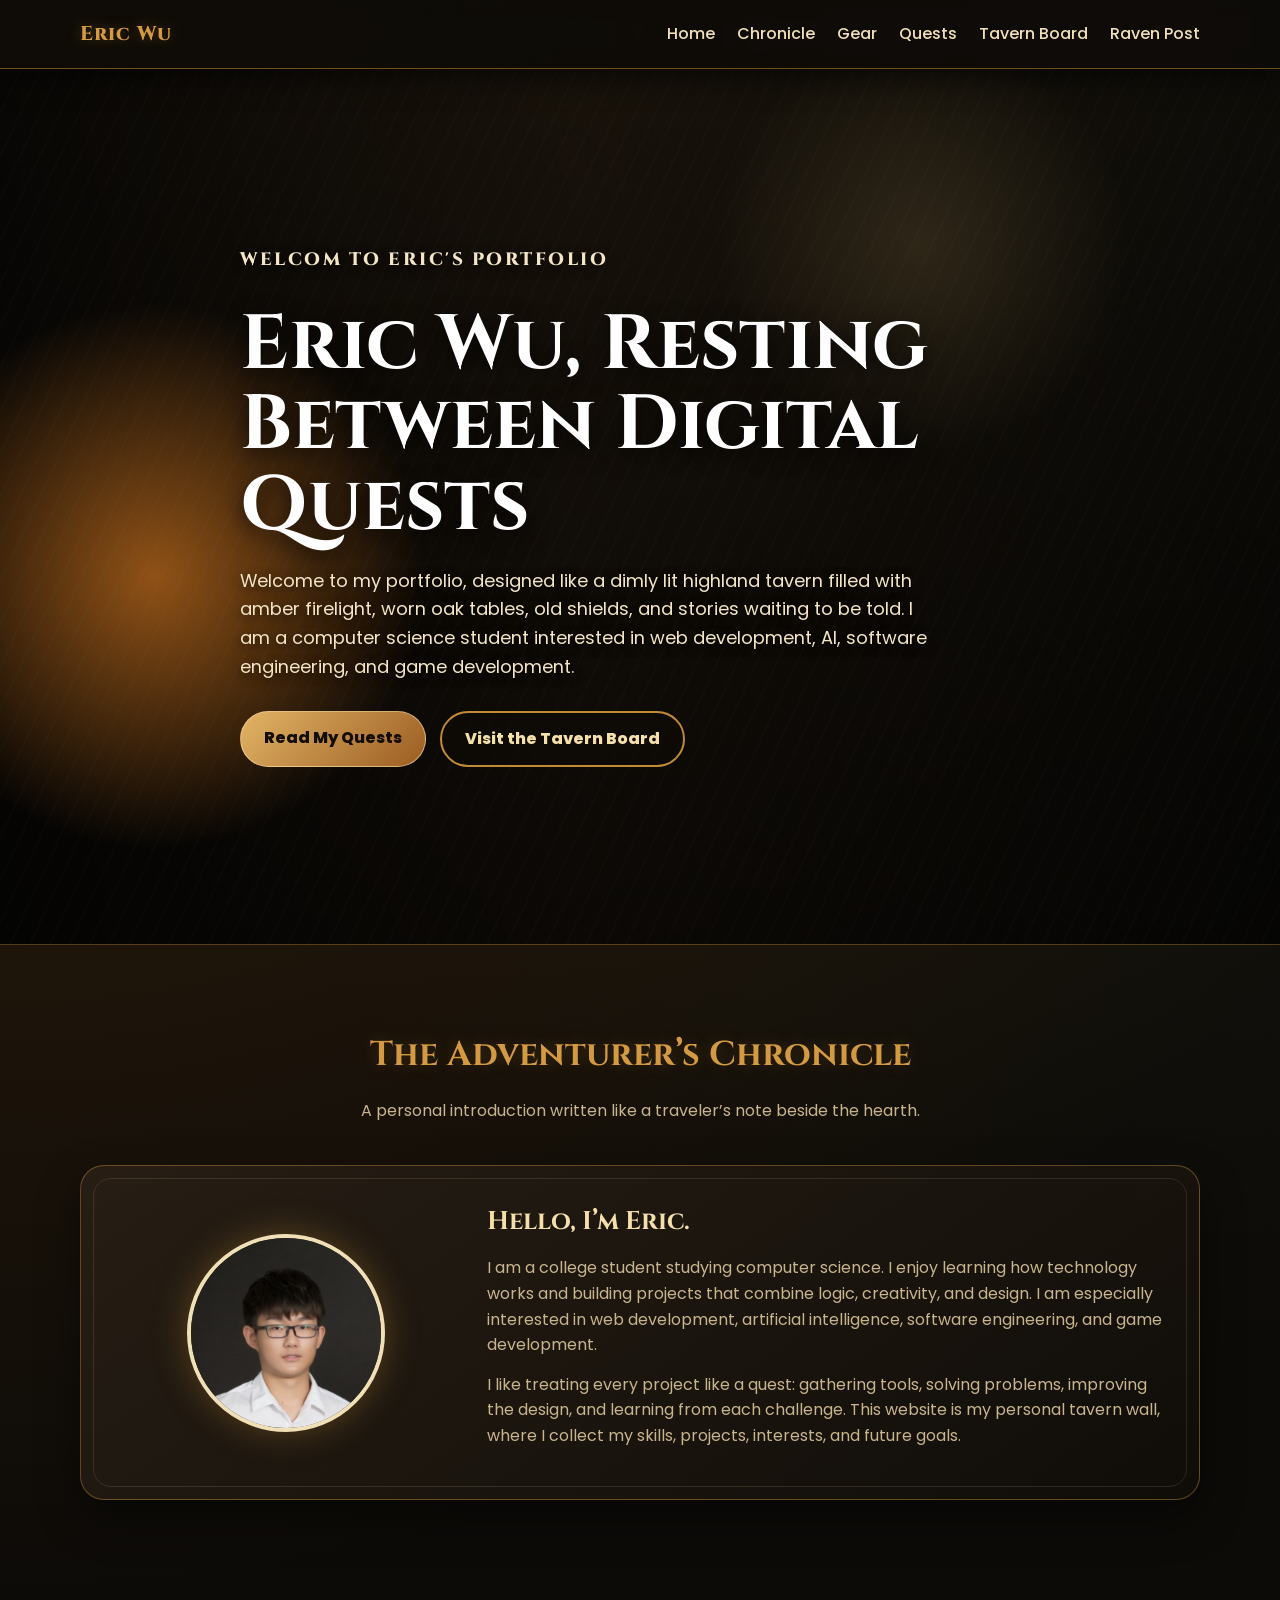
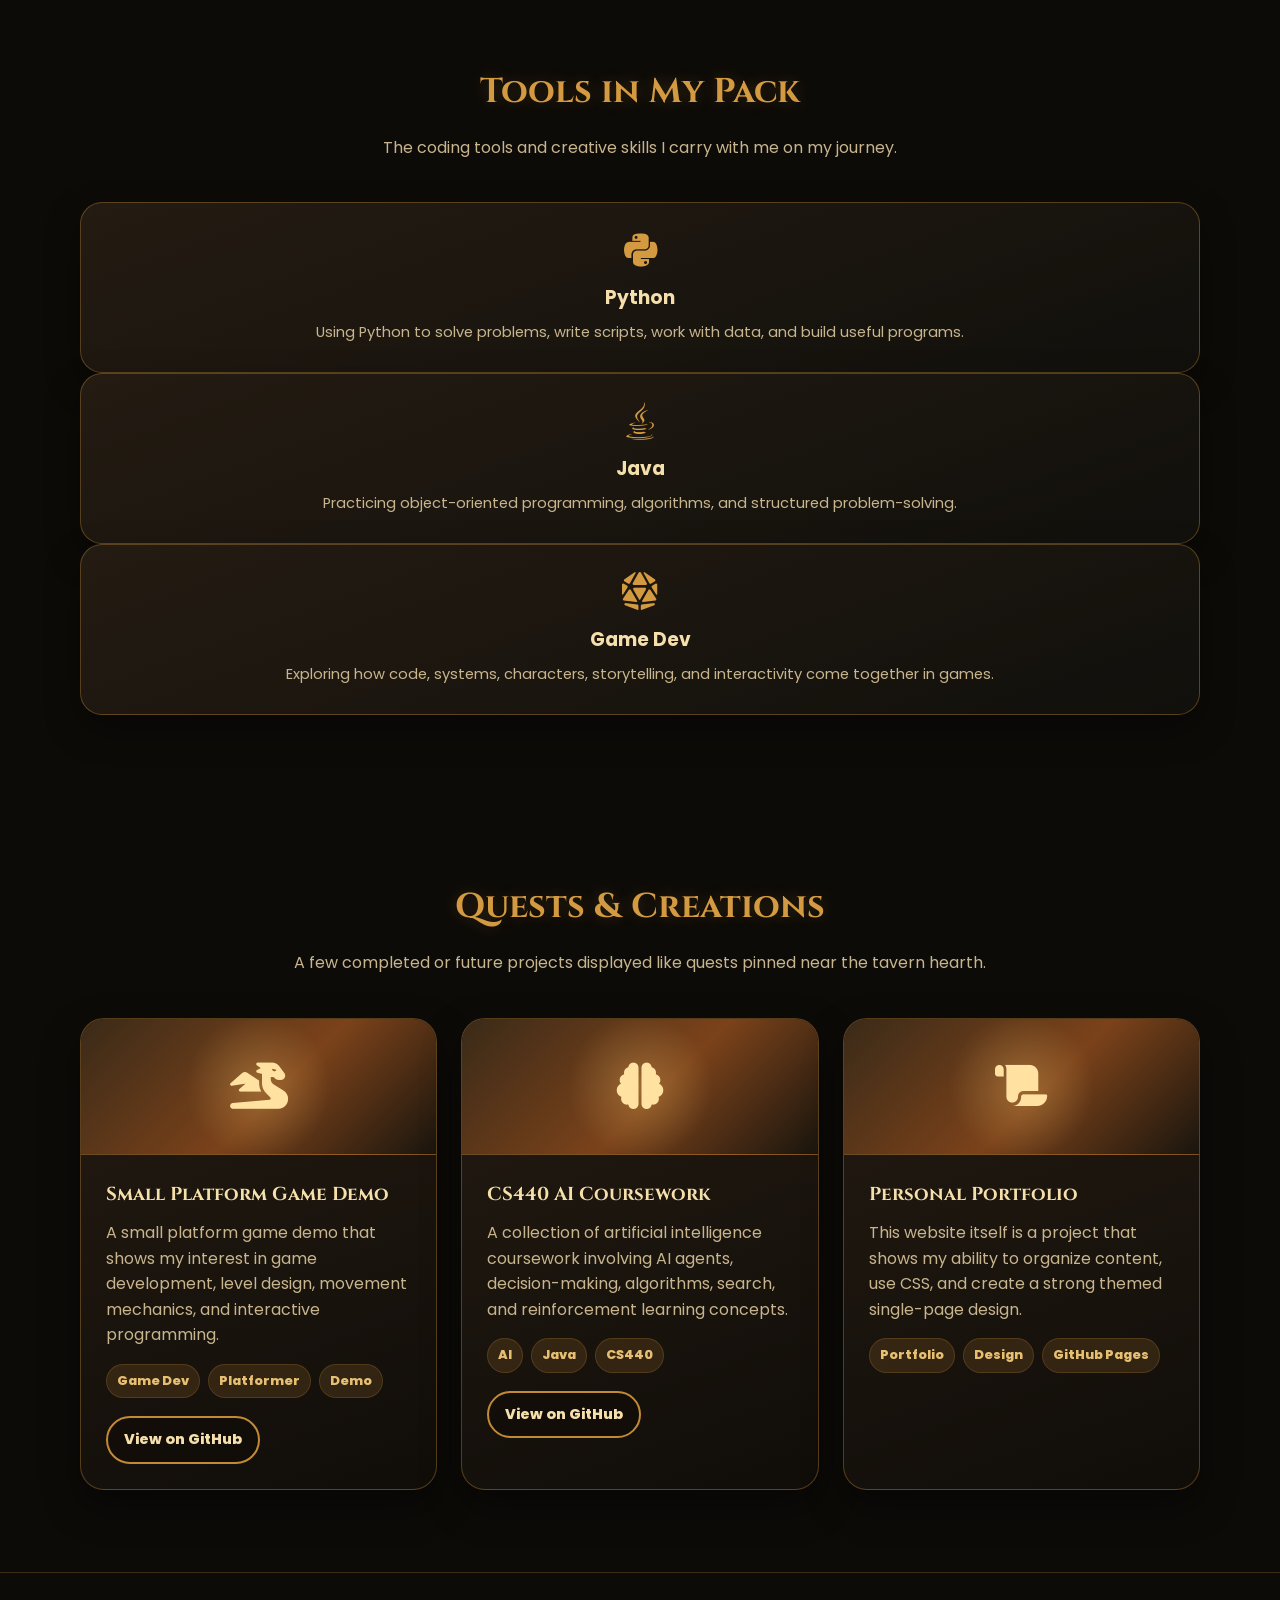
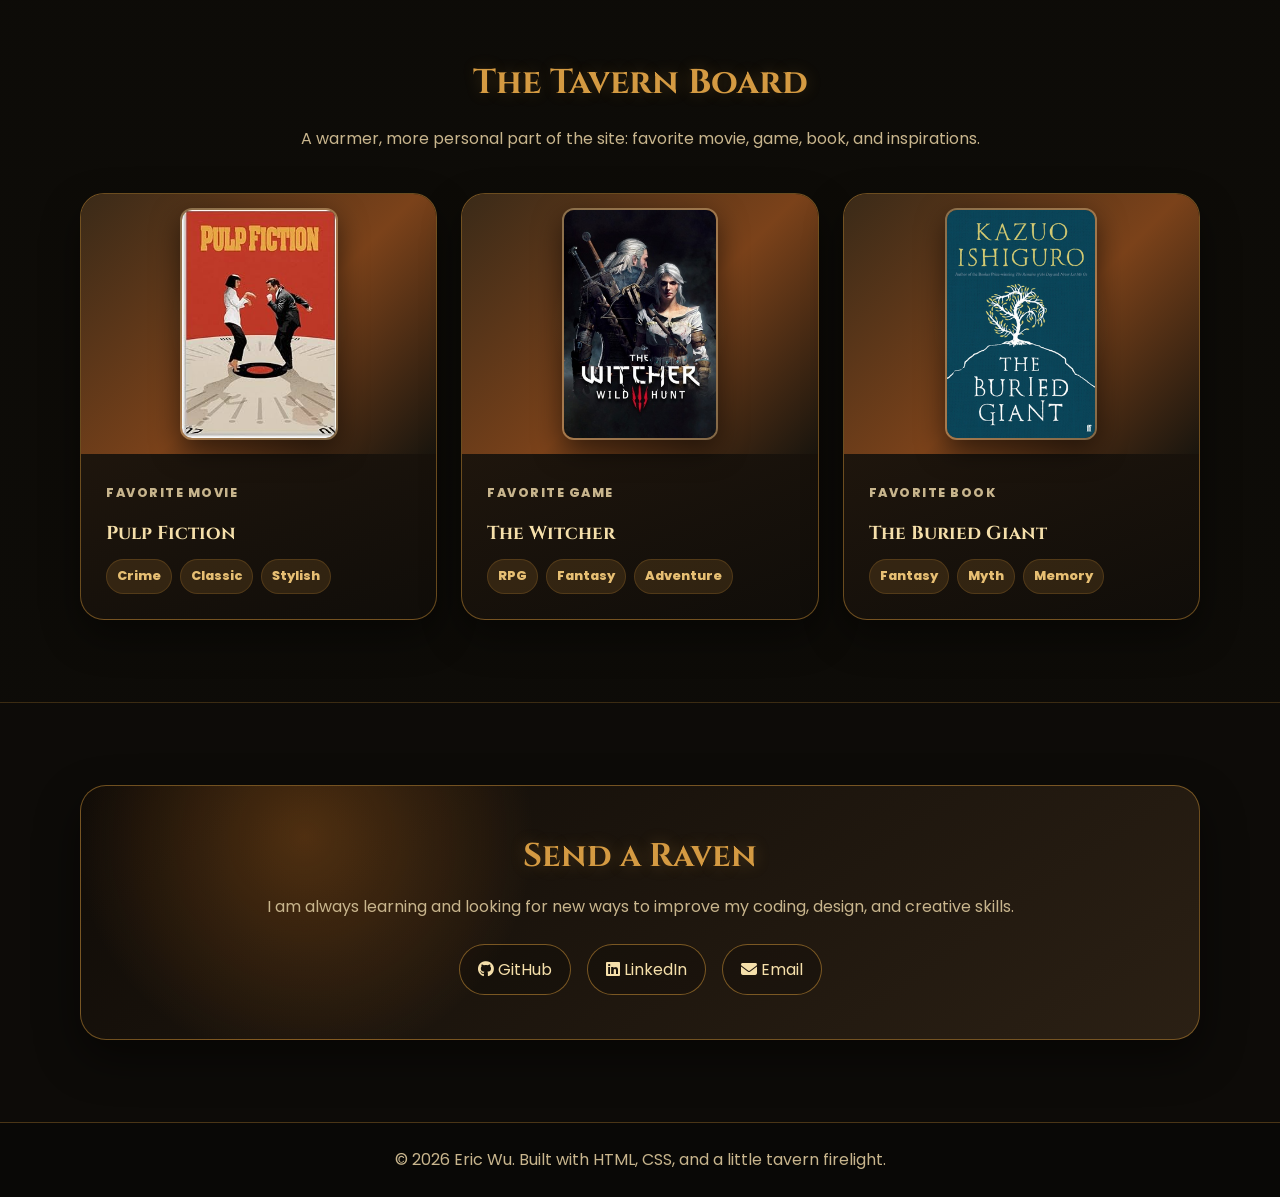
==== commit 39ee6f1c: "Remove descriptions for favorite movie, game, and book in the interests section" ====
--- a/index.html
+++ b/index.html
@@ -200,10 +200,6 @@
         <div class="interest-content">
           <p class="favorite-label">Favorite Movie</p>
           <h3>Pulp Fiction</h3>
-          <p>
-            I like Pulp Fiction because of its unique storytelling, memorable dialogue,
-            stylish scenes, and strong atmosphere.
-          </p>
           <div class="interest-tags">
             <span>Crime</span>
             <span>Classic</span>
@@ -219,10 +215,6 @@
         <div class="interest-content">
           <p class="favorite-label">Favorite Game</p>
           <h3>The Witcher</h3>
-          <p>
-            I like The Witcher because it combines fantasy world-building, strong characters,
-            player choice, adventure, and storytelling.
-          </p>
           <div class="interest-tags">
             <span>RPG</span>
             <span>Fantasy</span>
@@ -238,10 +230,6 @@
         <div class="interest-content">
           <p class="favorite-label">Favorite Book</p>
           <h3>The Buried Giant</h3>
-          <p>
-            I like The Buried Giant because it mixes memory, myth, history, and fantasy
-            in a quiet but powerful way.
-          </p>
           <div class="interest-tags">
             <span>Fantasy</span>
             <span>Myth</span>
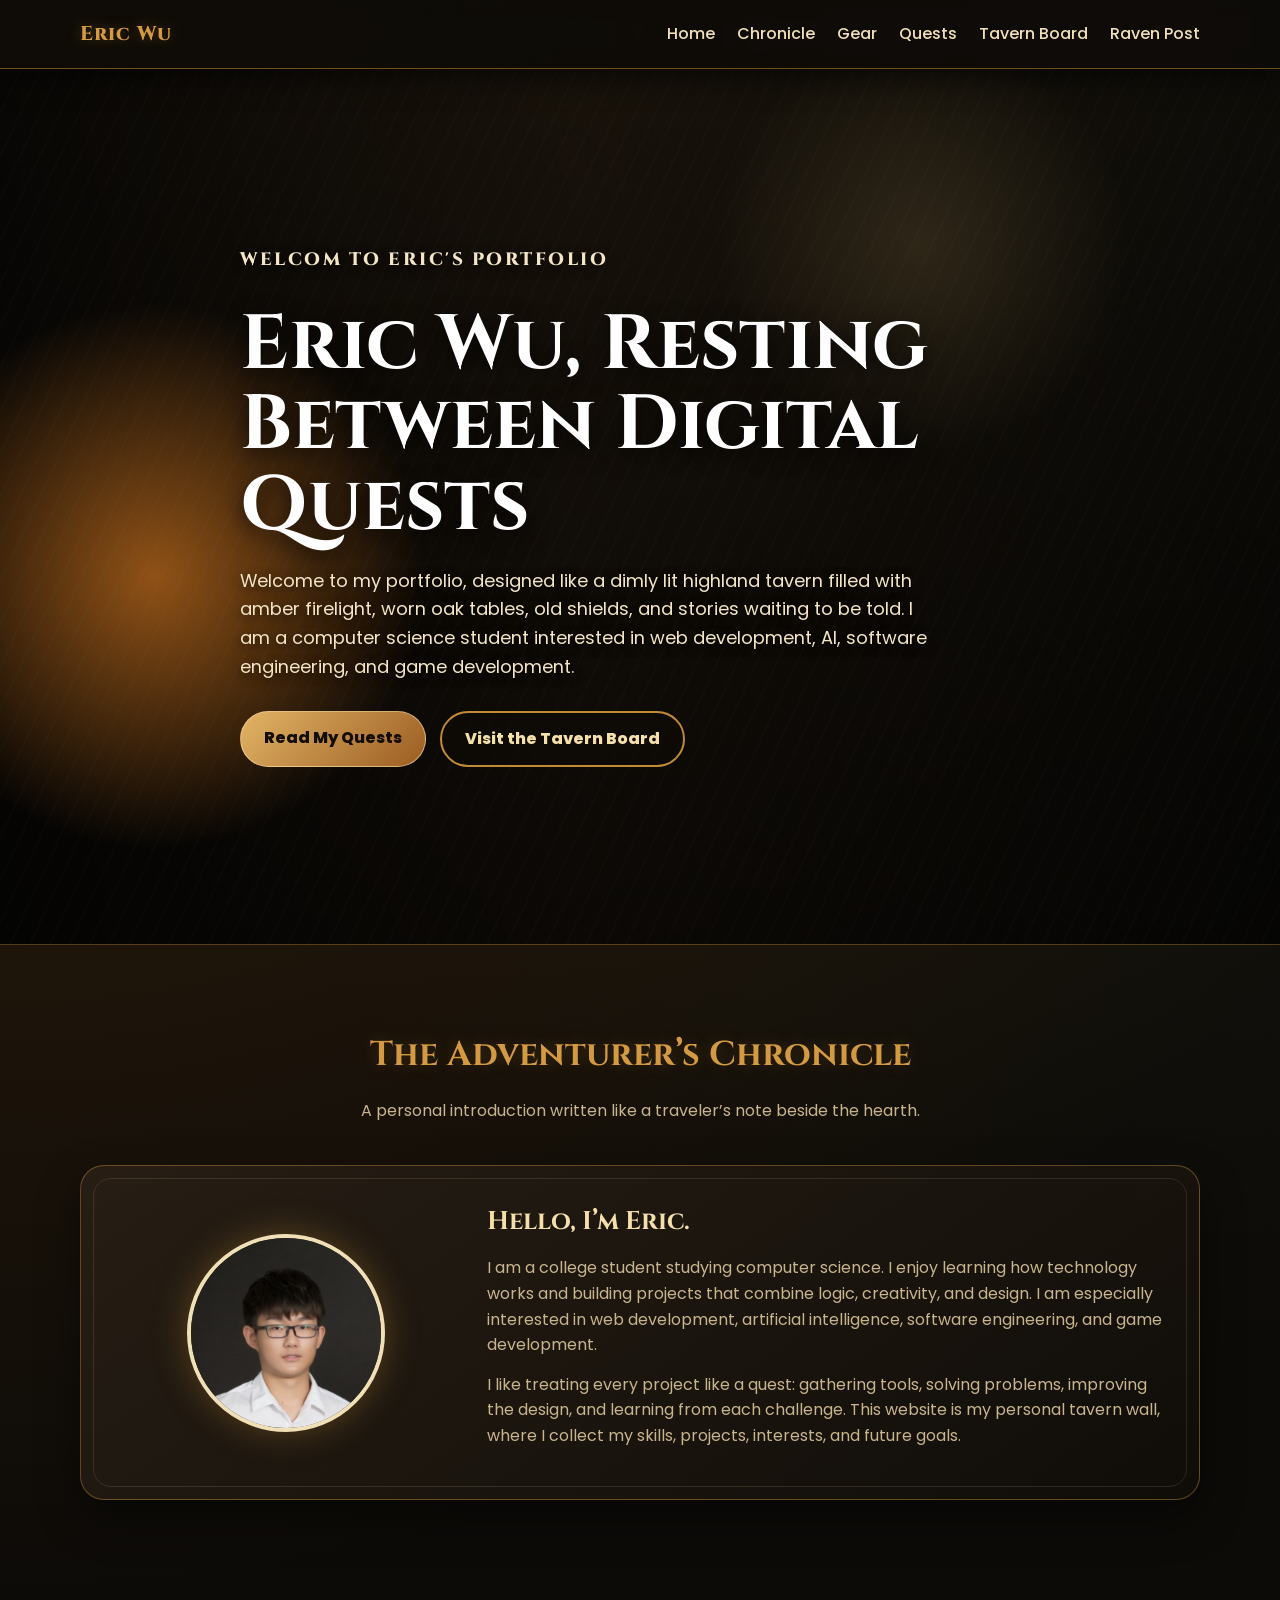
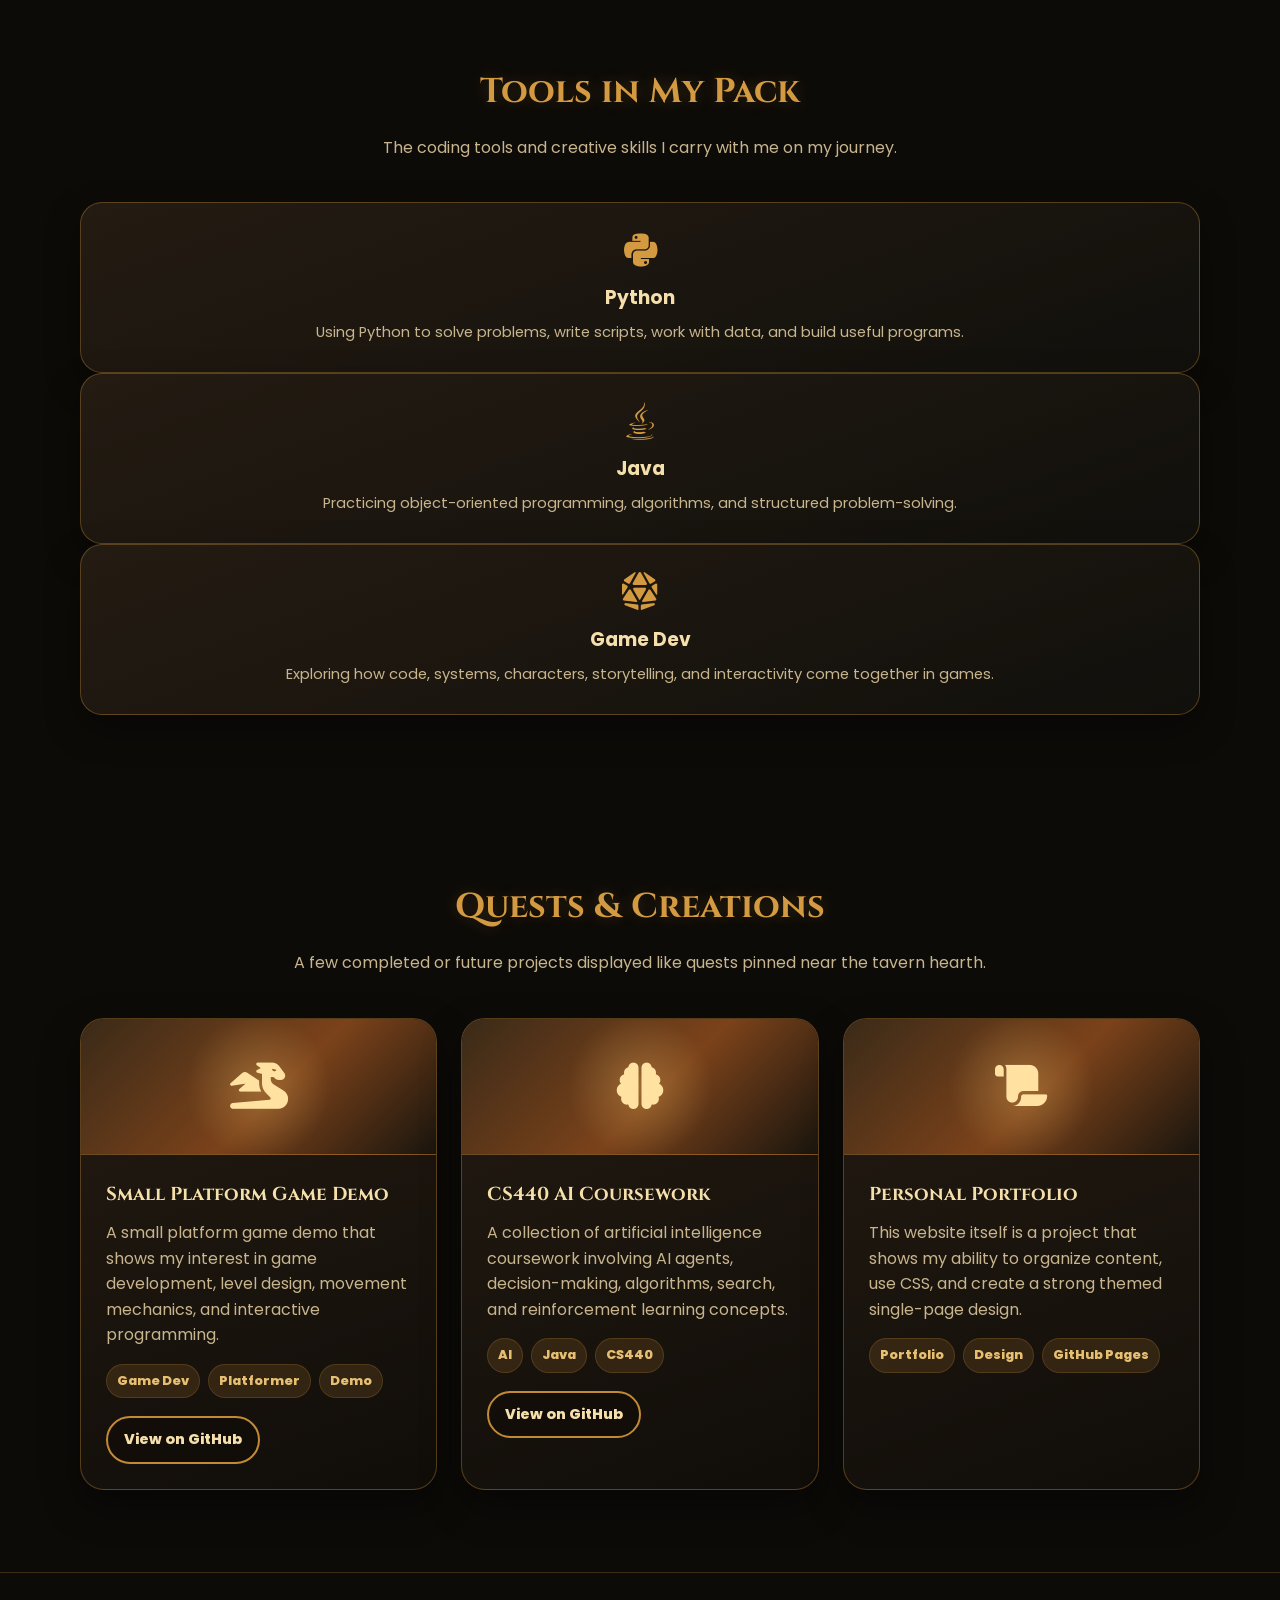
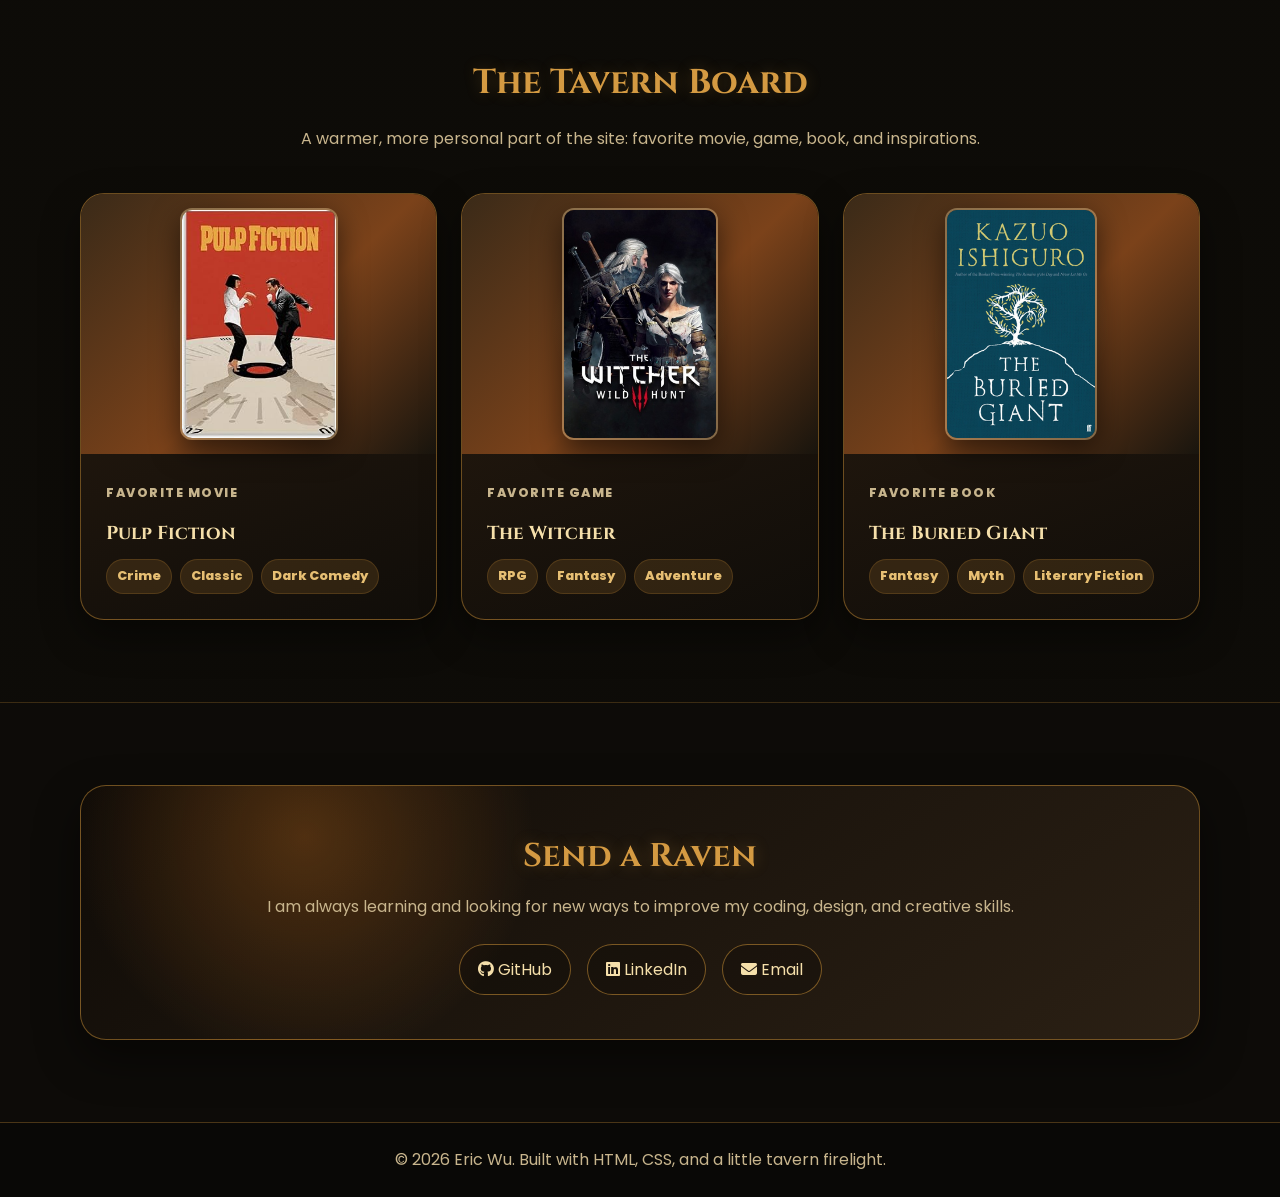
==== commit b574e0c4: "Update interest tags in the personal interests section" ====
--- a/index.html
+++ b/index.html
@@ -203,7 +203,7 @@
           <div class="interest-tags">
             <span>Crime</span>
             <span>Classic</span>
-            <span>Stylish</span>
+            <span>Dark Comedy</span>
           </div>
         </div>
       </div>
@@ -233,7 +233,7 @@
           <div class="interest-tags">
             <span>Fantasy</span>
             <span>Myth</span>
-            <span>Memory</span>
+            <span>Literary Fiction</span>
           </div>
         </div>
       </div>
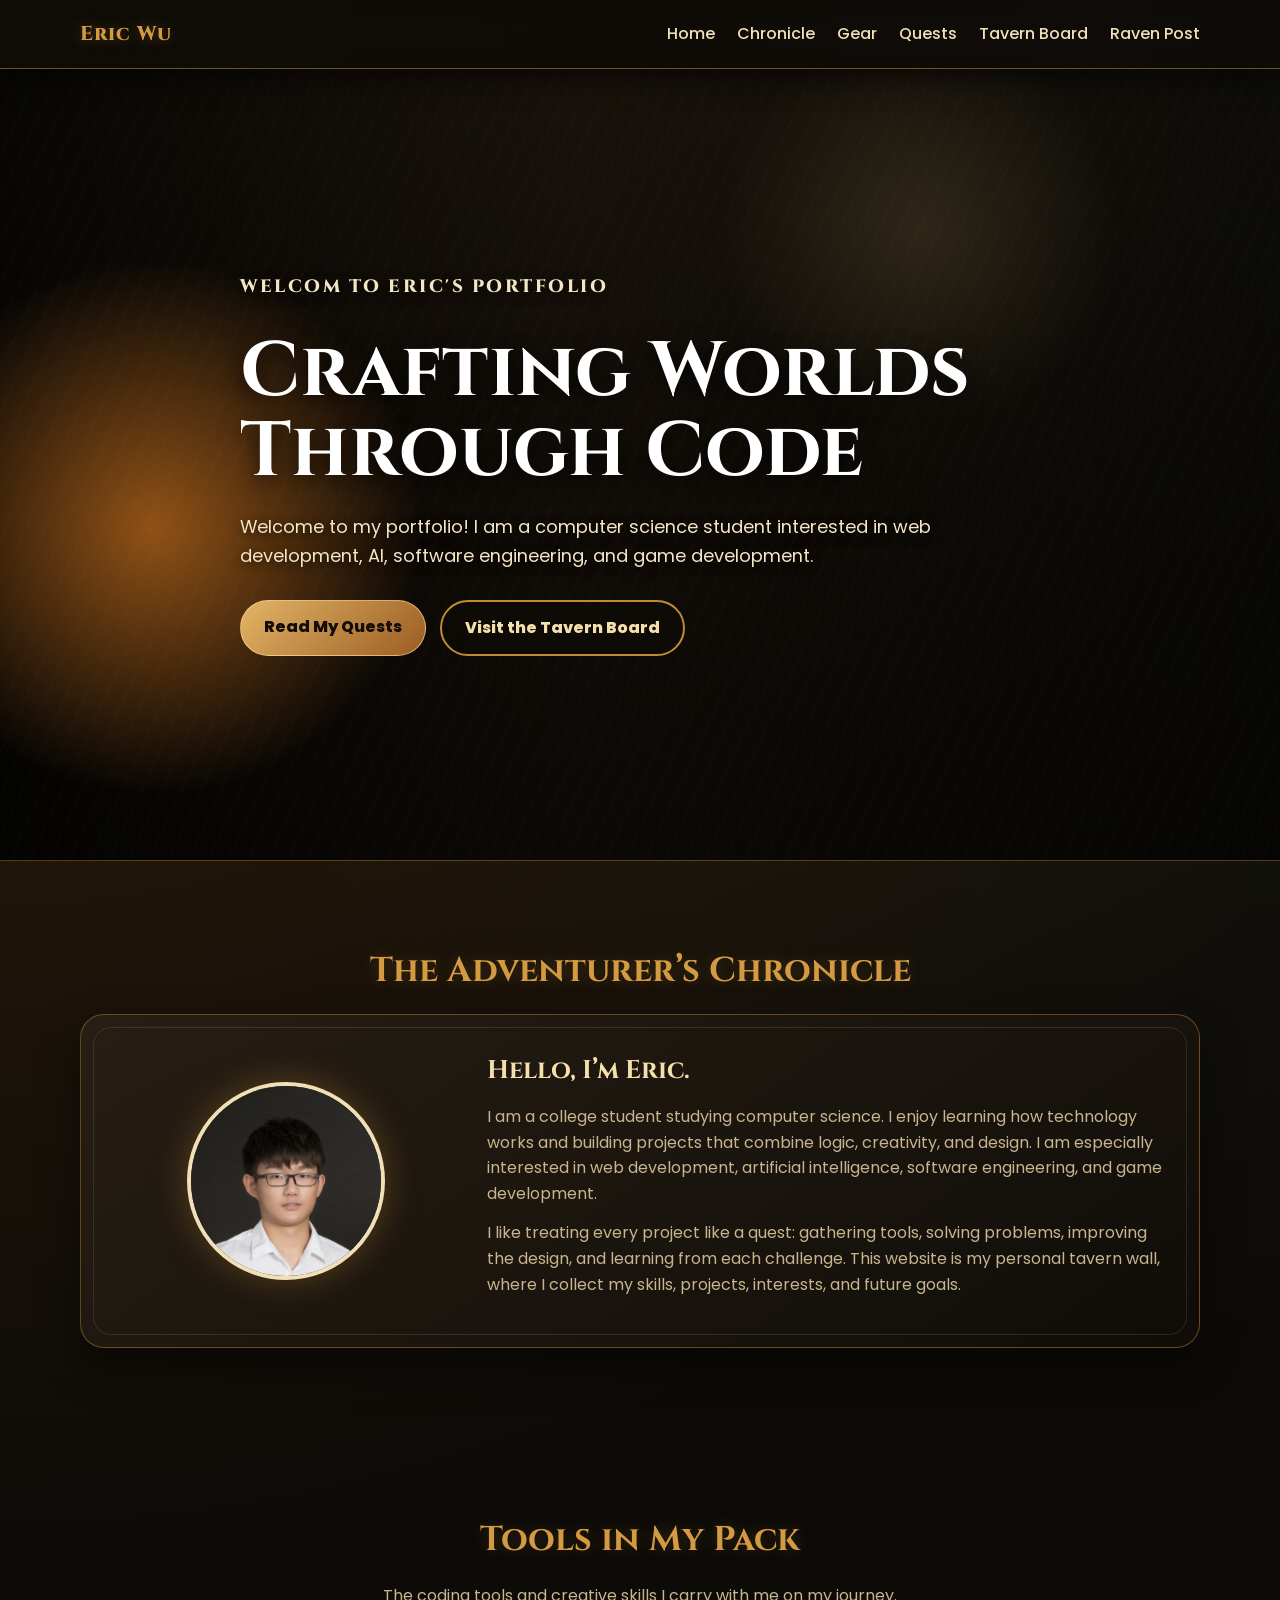
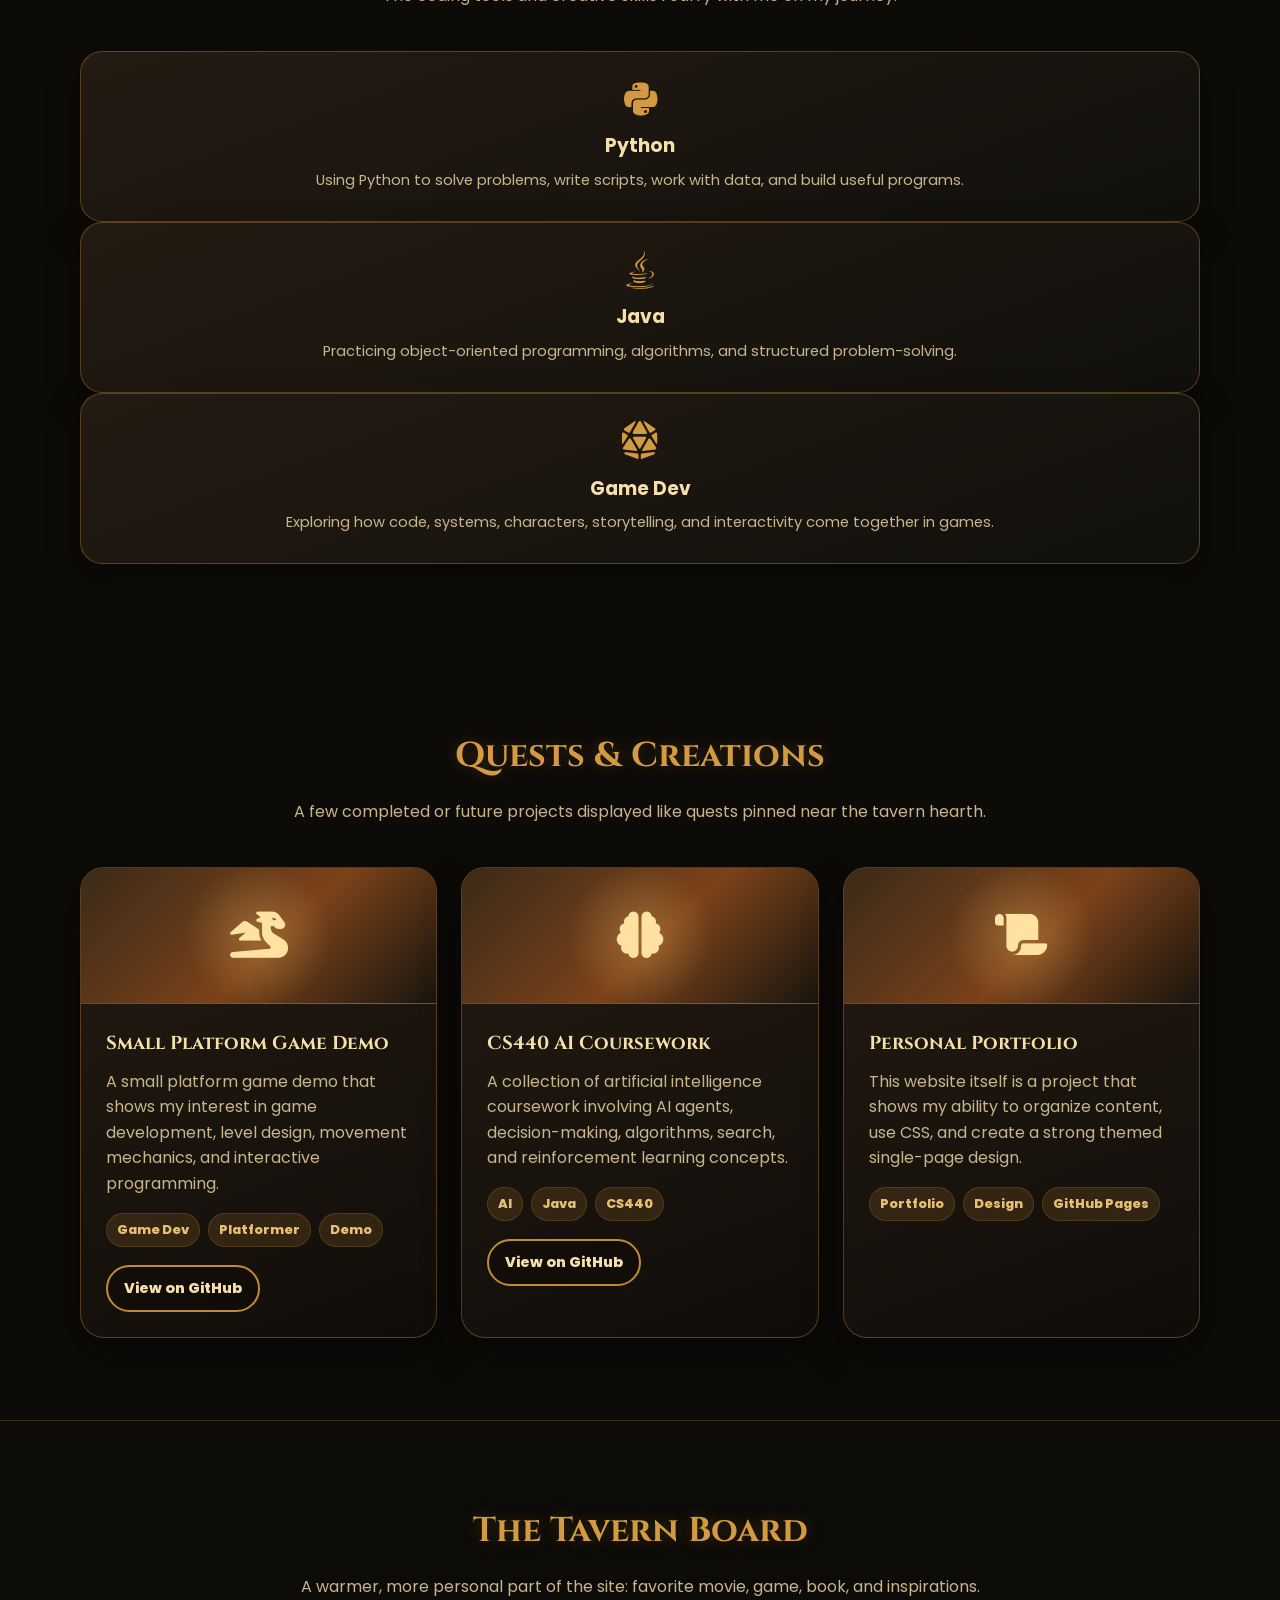
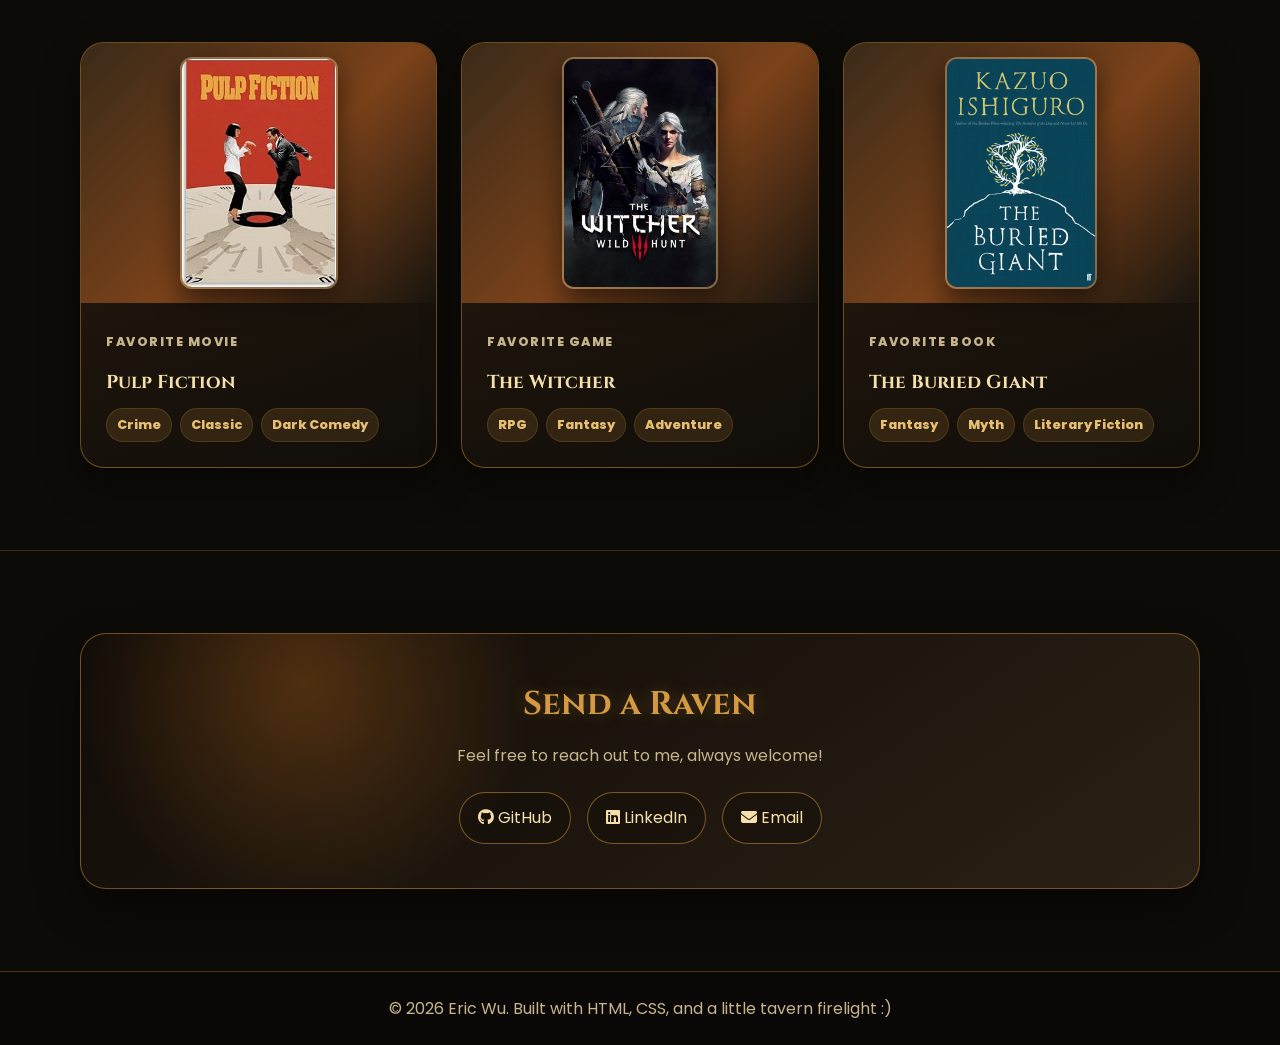
==== commit eefc8b13: "Revise hero section text and update footer message for a more engaging tone" ====
--- a/index.html
+++ b/index.html
@@ -40,10 +40,9 @@
   <section class="hero" id="home">
     <div class="container hero-content">
       <p class="eyebrow">Welcom to Eric's Portfolio</p>
-      <h1>Eric Wu, Resting Between Digital Quests</h1>
+      <h1>Crafting Worlds Through Code</h1>
       <p>
-        Welcome to my portfolio, designed like a dimly lit highland tavern filled with amber firelight,
-        worn oak tables, old shields, and stories waiting to be told. I am a computer science student
+        Welcome to my portfolio! I am a computer science student
         interested in web development, AI, software engineering, and game development.
       </p>
       <div class="hero-buttons">
@@ -57,9 +56,6 @@
   <section id="about">
     <div class="container">
       <h2 class="section-title">The Adventurer’s Chronicle</h2>
-      <p class="section-subtitle">
-        A personal introduction written like a traveler’s note beside the hearth.
-      </p>
 
       <div class="about-card">
         <div class="profile-circle">
@@ -248,7 +244,7 @@
       <div class="contact-box">
         <h2>Send a Raven</h2>
         <p>
-          I am always learning and looking for new ways to improve my coding, design, and creative skills.
+          Feel free to reach out to me, always welcome!
         </p>
         <div class="social-links">
           <a href="https://github.com/MCLa1121" target="_blank">
@@ -266,7 +262,7 @@
   </section>
 
   <footer>
-    <p>© 2026 Eric Wu. Built with HTML, CSS, and a little tavern firelight.</p>
+    <p>© 2026 Eric Wu. Built with HTML, CSS, and a little tavern firelight :) </p>
   </footer>
 </body>
 </html>
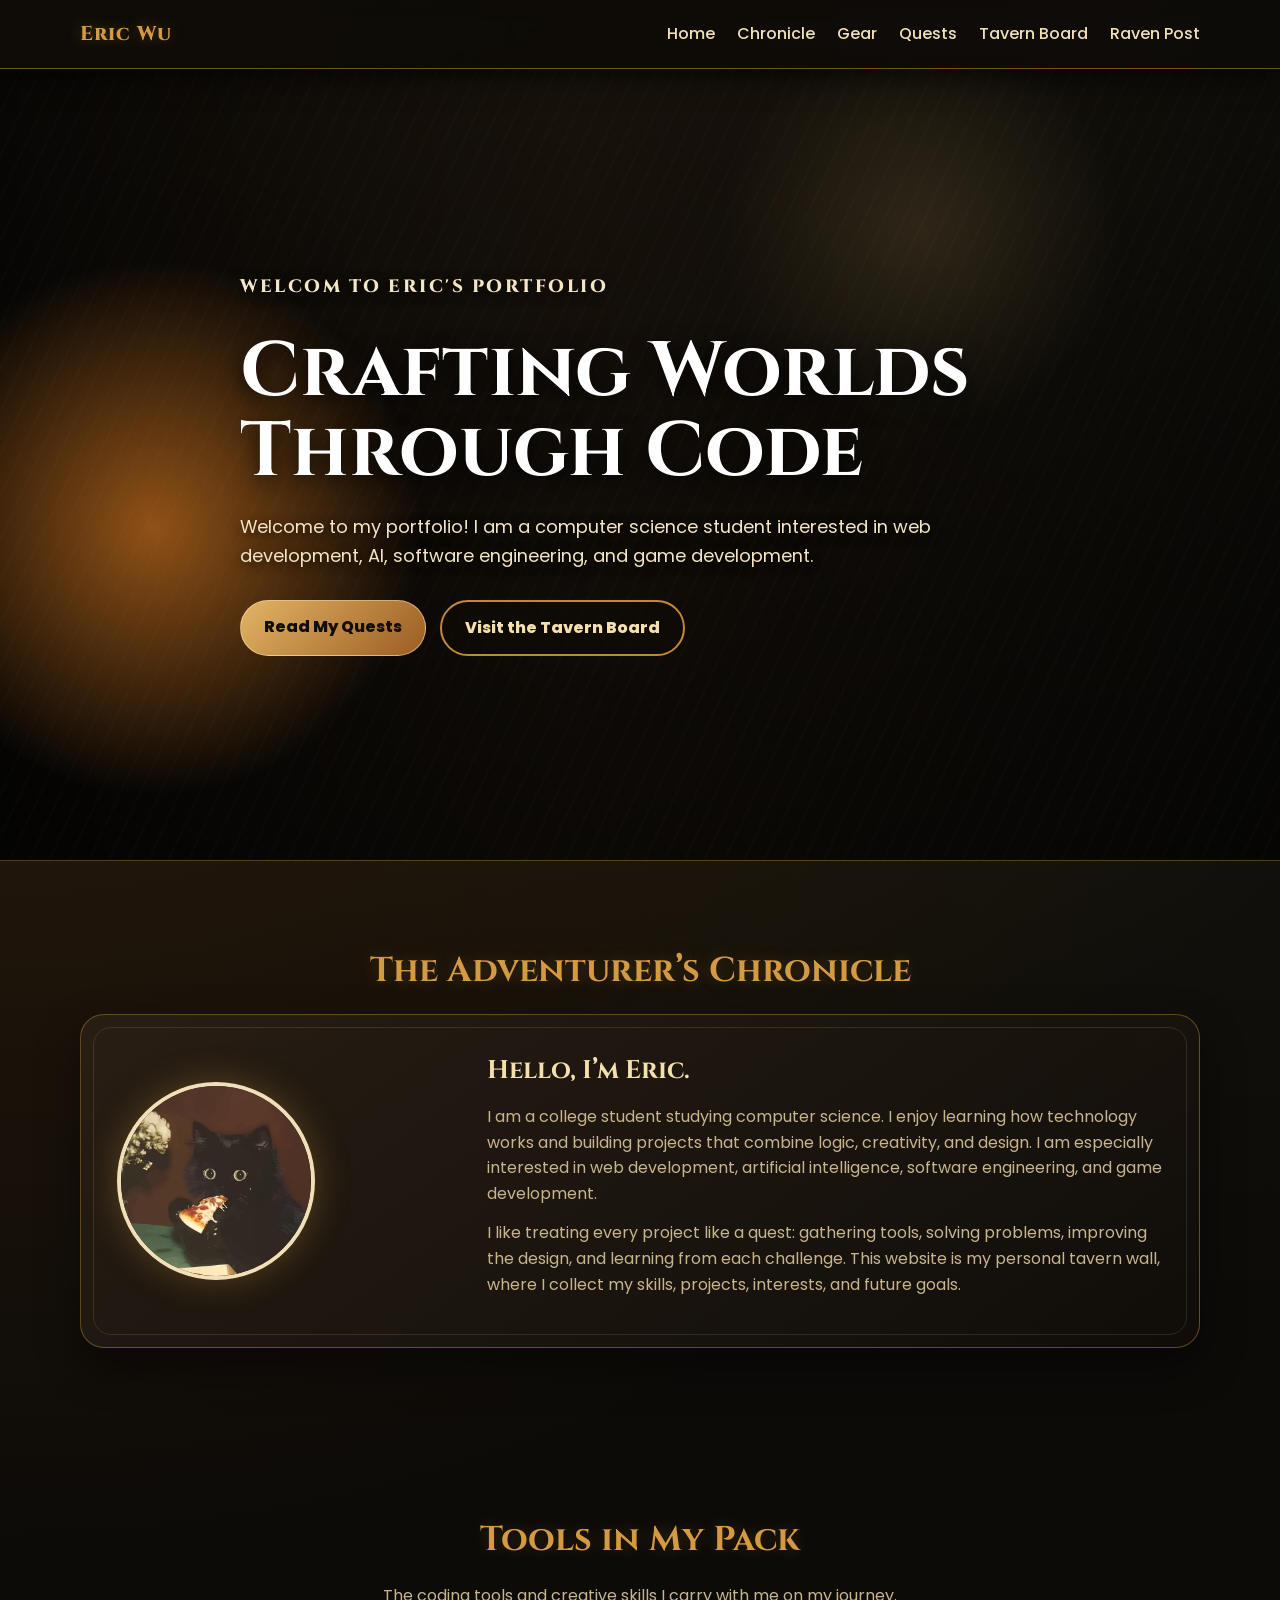
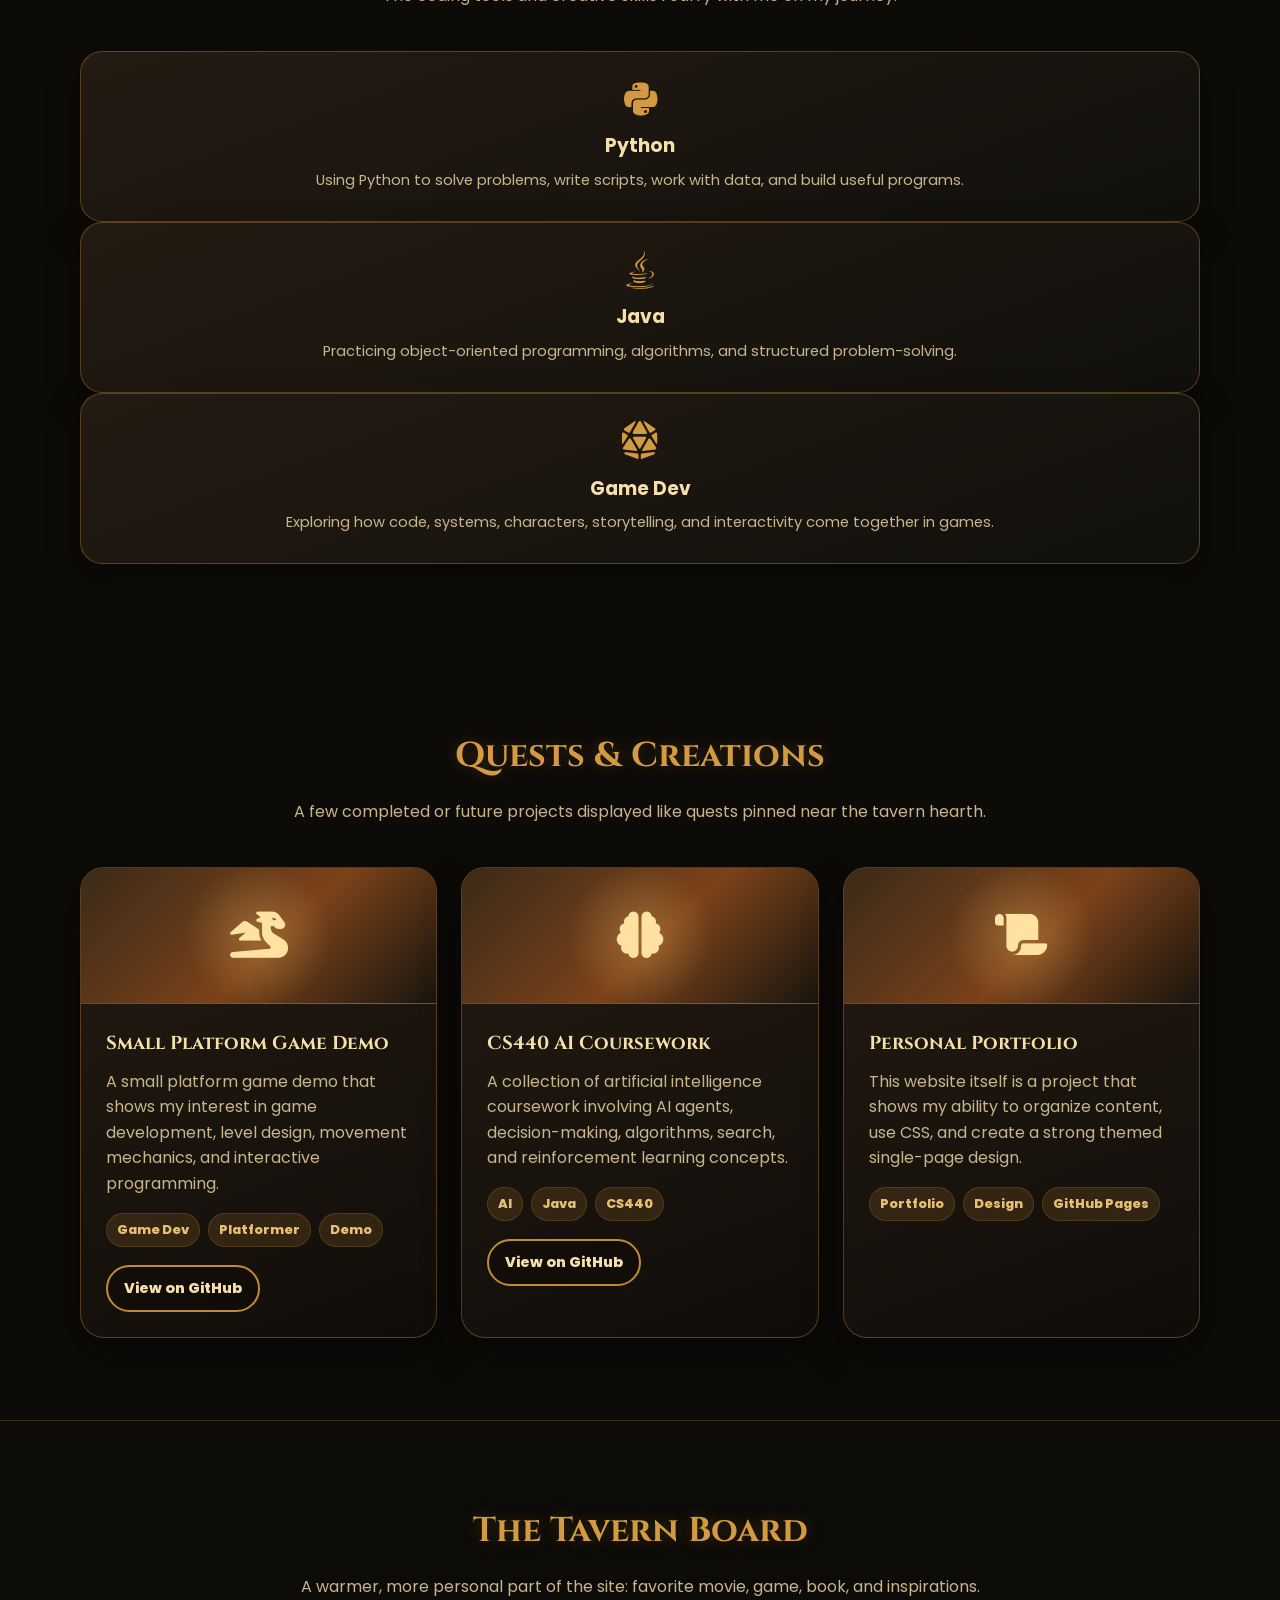
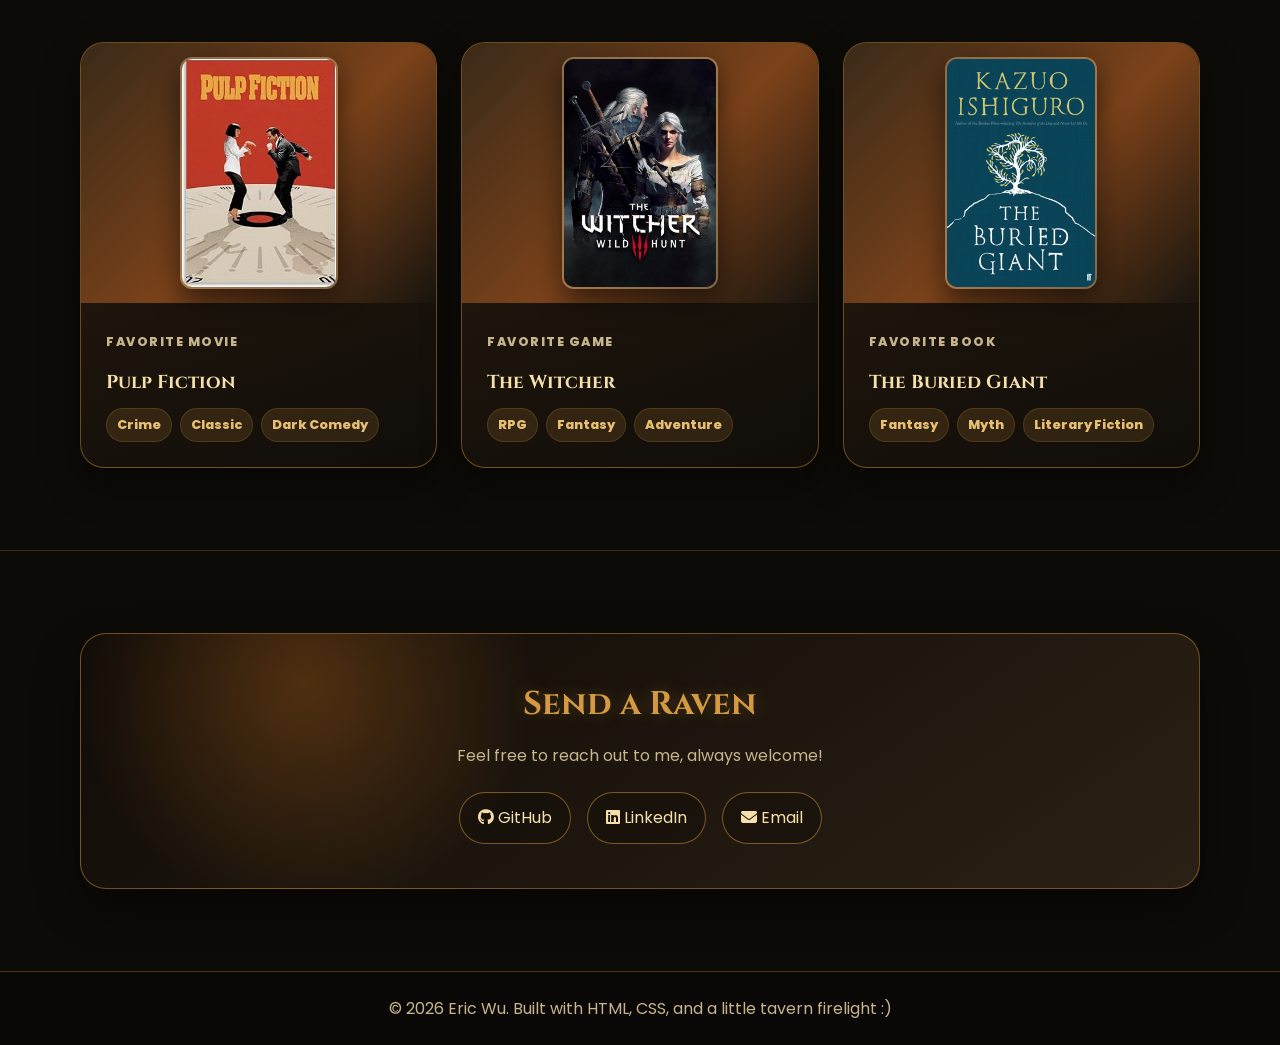
==== commit 57282aaa: "Changed my icon" ====
--- a/index.html
+++ b/index.html
@@ -59,7 +59,7 @@
 
       <div class="about-card">
         <div class="profile-circle">
-            <img src="img/icon.jpg" alt="Profile photo of Eric Wu" class="profile-img">
+            <img src="img/cat.png" alt="Profile photo of Eric Wu" class="profile-img">
         </div>
         <div>
           <h3>Hello, I’m Eric.</h3>
@@ -253,7 +253,7 @@
           <a href="https://www.linkedin.com/in/eric-wu01/" target="_blank">
             <i class="fa-brands fa-linkedin"></i> LinkedIn
           </a>
-          <a href="ericwu20011213@gmail.com">
+          <a href="mailto:ericwu20011213@gmail.com">
             <i class="fa-solid fa-envelope"></i> Email
           </a>
         </div>
--- a/style.css
+++ b/style.css
@@ -251,27 +251,21 @@
   width: 198px;
   height: 198px;
   border-radius: 50%;
-  background:
-    radial-gradient(circle, #e1b45d 0%, #8d5a25 45%, #1c2617 75%);
-  display: flex;
-  align-items: center;
-  justify-content: center;
-  margin: 0 auto;
-  font-size: 4.7rem;
-  color: #0c0906;
+  overflow: hidden;
   border: 4px solid #f1dfb7;
   box-shadow: 0 0 34px rgba(194, 138, 53, 0.35);
-  position: relative;
-  z-index: 1;
-  overflow: hidden;
 }
 
 .profile-img {
-      width: 100%;
-      height: 100%;
-      object-fit: cover;
-      display: block;
-    }
+  width: 100%;
+  height: 100%;
+  object-fit: cover;
+  object-position: center;
+  display: block;
+
+  /* Zooms the image in so it fills the circle better */
+  transform: scale(1.7);
+}
 
 .about-card h3 {
   font-family: "Cinzel", serif;
